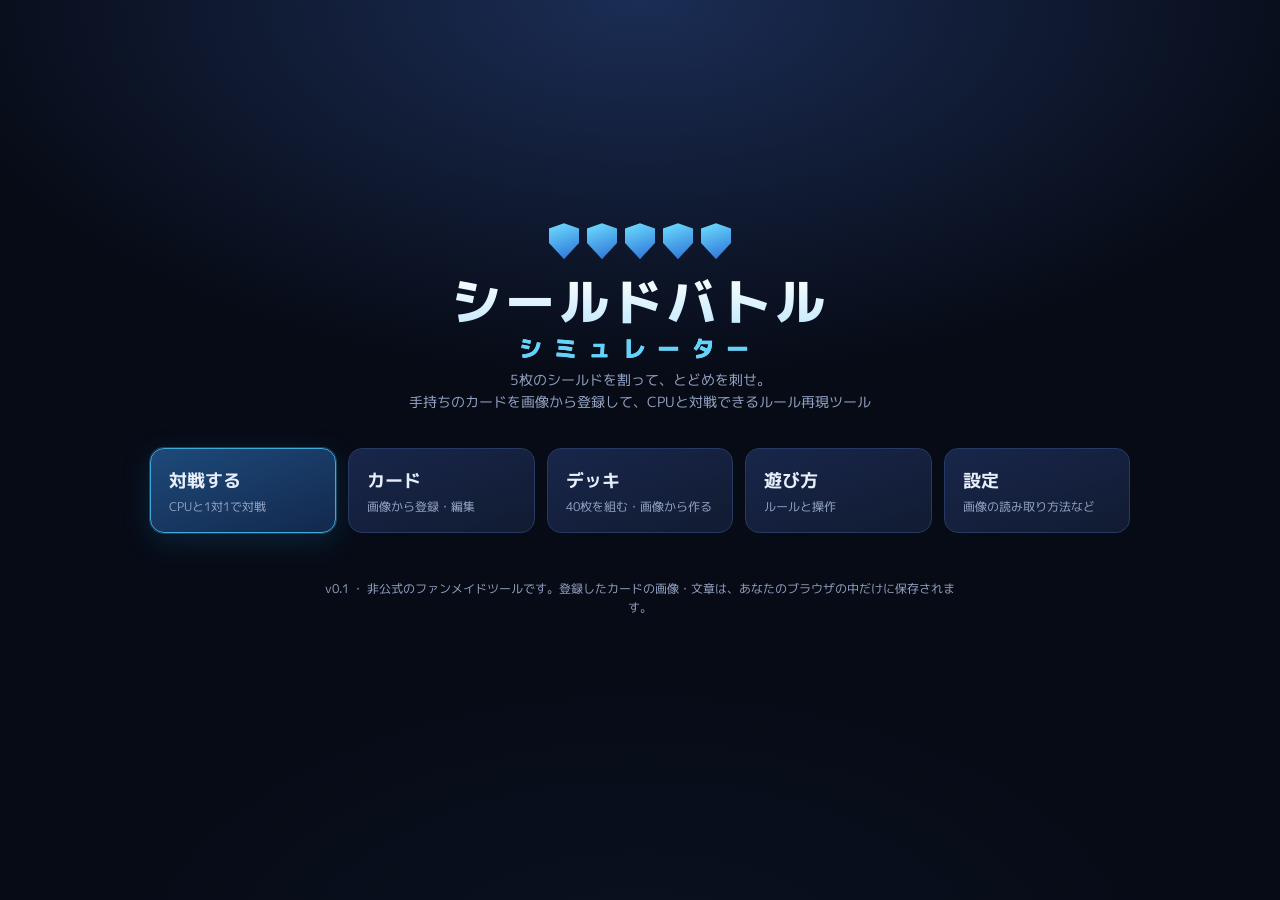
==== simulator/index.html @ f25a594d "デュエル・マスターズのルールを再現する対戦シミュレーターを追加（simulator/ v0.1） - ルール処理：ゾーン・ターン進行・文明とコストの支払い・多色マナ・召喚酔い・攻撃・ブロック・バトル・" ====
<!DOCTYPE html>
<html lang="ja">
<head>
  <meta charset="UTF-8">
  <meta name="viewport" content="width=device-width, initial-scale=1">
  <title>シールドバトル・シミュレーター</title>
  <link rel="preconnect" href="https://fonts.googleapis.com">
  <link rel="preconnect" href="https://fonts.gstatic.com" crossorigin>
  <link rel="stylesheet" href="https://fonts.googleapis.com/css2?family=M+PLUS+1p:wght@400;500;700;800&display=swap">
  <link rel="stylesheet" href="css/sim.css">
</head>
<body data-screen="home">

<!-- ===== メニュー ===== -->
<section id="screen-home" class="screen page">
  <div class="home">
    <div class="home-logo">
      <div class="logo-shields"><i></i><i></i><i></i><i></i><i></i></div>
      <h1>シールドバトル<span>シミュレーター</span></h1>
      <p class="tagline">5枚のシールドを割って、とどめを刺せ。<br>手持ちのカードを画像から登録して、CPUと対戦できるルール再現ツール</p>
    </div>
    <nav class="home-menu">
      <button class="menu-card primary" data-go="setup"><b>対戦する</b><small>CPUと1対1で対戦</small></button>
      <button class="menu-card" data-go="library"><b>カード</b><small>画像から登録・編集</small></button>
      <button class="menu-card" data-go="decks"><b>デッキ</b><small>40枚を組む・画像から作る</small></button>
      <button class="menu-card" data-go="help"><b>遊び方</b><small>ルールと操作</small></button>
      <button class="menu-card" data-go="settings"><b>設定</b><small>画像の読み取り方法など</small></button>
    </nav>
    <p class="home-foot">v0.1 ・ 非公式のファンメイドツールです。登録したカードの画像・文章は、あなたのブラウザの中だけに保存されます。</p>
  </div>
</section>

<!-- ===== カード一覧 ===== -->
<section id="screen-library" class="screen page">
  <header class="page-head">
    <button class="btn ghost" data-go="home">← メニュー</button>
    <h2>カード</h2>
    <span class="hint" id="lib-count"></span>
    <div class="spacer"></div>
    <button class="btn primary" id="lib-import">画像から登録</button>
    <button class="btn" id="lib-new">手で入力して登録</button>
    <button class="btn ghost" id="lib-export" title="登録したカードとデッキをファイルに保存">書き出し</button>
    <button class="btn ghost" id="lib-load" title="書き出したファイルを読み込む">読み込み</button>
  </header>
  <div class="filters">
    <input id="lib-q" type="search" placeholder="名前・文章・種族で探す" aria-label="検索">
    <select id="lib-civ" aria-label="文明"></select>
    <select id="lib-type" aria-label="種類"></select>
    <label class="chk"><input type="checkbox" id="lib-ng"> 対戦で動かない文があるカードだけ</label>
  </div>
  <p class="hint pad-x">「画像から登録」では、カード1枚の画像でも、何枚も写った画像でも読み取れます。読み取った後に1枚ずつ確認・修正してから登録します。</p>
  <div class="lib-grid" id="lib-grid"></div>
</section>

<!-- ===== デッキ ===== -->
<section id="screen-decks" class="screen page">
  <header class="page-head">
    <button class="btn ghost" data-go="home">← メニュー</button>
    <h2>デッキ</h2>
    <div class="spacer"></div>
    <button class="btn primary" id="deck-from-image">画像から作る</button>
    <button class="btn" id="deck-from-text">文字から作る</button>
    <button class="btn" id="deck-new">新しいデッキ</button>
  </header>
  <div class="deck-layout">
    <aside class="deck-side">
      <div class="deck-list" id="deck-list"></div>
      <div class="deck-side-btns"><button class="btn small" id="deck-copy">コピー</button><button class="btn small danger" id="deck-del">削除</button></div>
    </aside>
    <div class="deck-pool-wrap">
      <div class="filters"><input id="deck-q" type="search" placeholder="カードを探す" aria-label="カードを探す"><select id="deck-civ" aria-label="文明"></select>
        <span class="hint">クリックで追加・右クリックで1枚減らす</span></div>
      <div class="deck-pool" id="deck-pool"></div>
    </div>
    <div class="deck-body" id="deck-body"></div>
  </div>
</section>

<!-- ===== 対戦の準備 ===== -->
<section id="screen-setup" class="screen page">
  <header class="page-head"><button class="btn ghost" data-go="home">← メニュー</button><h2>対戦の準備</h2></header>
  <div class="setup">
    <label class="f">あなたのデッキ<select id="setup-my"></select></label>
    <label class="f">CPUのデッキ<select id="setup-cpu"></select></label>
    <div class="f-row">
      <label class="f">先攻・後攻<select id="setup-first"><option value="random">ランダム</option><option value="me">あなたが先攻</option><option value="cpu">CPUが先攻</option></select></label>
      <label class="f">演出の速さ<select id="setup-speed"><option value="1.4">ゆっくり</option><option value="1" selected>ふつう</option><option value="0.5">はやい</option><option value="0.15">とてもはやい</option></select></label>
    </div>
    <p class="ng" id="setup-note"></p>
    <button class="btn primary big" id="setup-start">対戦開始</button>
  </div>
</section>

<!-- ===== 対戦 ===== -->
<section id="screen-battle" class="screen">
  <div class="bt">
    <aside class="bt-left">
      <div class="pinfo op" id="bt-opp-info"></div>
      <div class="bt-phase" id="bt-phase"></div>
      <div class="pinfo me" id="bt-my-info"></div>
      <div class="bt-left-btns">
        <select id="bt-speed" aria-label="演出の速さ"><option value="1.4">ゆっくり</option><option value="1">ふつう</option><option value="0.5">はやい</option><option value="0.15">とてもはやい</option></select>
        <button class="btn small danger" id="bt-quit">降参</button>
      </div>
    </aside>
    <main class="bt-board">
      <div class="row hand opp" id="bt-opp-hand"></div>
      <div class="row res opp">
        <div class="zone-box shields" id="bt-opp-shields"><div class="zone-title">シールド</div><div class="zone-cards"></div></div>
        <div class="zone-box mana" id="bt-opp-mana"><div class="zone-title">マナ</div><div class="zone-cards"></div></div>
      </div>
      <div class="battlezone opp" id="bt-opp-battle"></div>
      <div class="bt-mid"><div class="bt-prompt" id="bt-prompt"></div><div class="bt-buttons" id="bt-buttons"></div></div>
      <div class="battlezone me" id="bt-my-battle"></div>
      <div class="row res me">
        <div class="zone-box shields" id="bt-my-shields"><div class="zone-title">シールド</div><div class="zone-cards"></div></div>
        <div class="zone-box mana" id="bt-my-mana"><div class="zone-title">マナ</div><div class="zone-cards"></div></div>
      </div>
      <div class="row hand me" id="bt-my-hand"></div>
      <div class="bt-flash" id="bt-flash"></div>
      <div class="bt-casting" id="bt-casting"></div>
    </main>
    <aside class="bt-right">
      <div class="detail" id="bt-detail"></div>
      <div class="bt-log" id="bt-log" aria-live="polite"></div>
    </aside>
  </div>
</section>

<!-- ===== 設定 ===== -->
<section id="screen-settings" class="screen page">
  <header class="page-head"><button class="btn ghost" data-go="home">← メニュー</button><h2>設定</h2></header>
  <div class="settings">
    <h3>画像の読み取り方法</h3>
    <label class="radio"><input type="radio" name="reader" value="claude">
      <span><b>Claude（おすすめ・高精度）</b><br>Anthropic の AI に画像を送って読み取ります。日本語の小さな文字や、1枚に何枚も写った画像も読めます。自分の API キーが必要で、読み取りごとに少額の料金がかかります。</span></label>
    <label class="radio"><input type="radio" name="reader" value="ocr">
      <span><b>文字認識（OCR・無料）</b><br>ブラウザの中で文字を認識します（Tesseract.js）。キーは不要ですが、読み間違いが多いので、読み取った後に必ず手で直してください。初回は認識用のデータ（十数MB）を読み込みます。</span></label>

    <h3>Claude の API キー</h3>
    <p class="hint">キーは <a href="https://platform.claude.com/settings/keys" target="_blank" rel="noopener">Claude Console</a> で作れます。キーはこのブラウザの中（localStorage）にだけ保存され、画像と一緒に Anthropic の API にだけ送られます。共用のパソコンでは使い終わったら消してください。</p>
    <div class="key-row">
      <input id="set-key" type="password" autocomplete="off" spellcheck="false" placeholder="sk-ant-...">
      <button class="btn small" id="set-show">表示</button>
      <button class="btn small" id="set-test">接続を確認</button>
      <button class="btn small danger" id="set-clear">消す</button>
    </div>
    <p id="set-test-result" class="hint"></p>
    <label class="f">使うモデル<select id="set-model">
      <option value="claude-opus-5-5">Claude Opus 5.5（最も正確）</option>
      <option value="claude-sonnet-5-5">Claude Sonnet 5.5（速くて安い）</option>
    </select></label>

    <h3>対戦</h3>
    <label class="f">CPUが考える時間（ミリ秒）<input id="set-wait" type="number" min="0" max="3000" step="50"></label>

    <h3>保存について</h3>
    <p class="hint" id="set-storage"></p>
  </div>
</section>

<!-- ===== 遊び方 ===== -->
<section id="screen-help" class="screen page">
  <header class="page-head"><button class="btn ghost" data-go="home">← メニュー</button><h2>遊び方</h2></header>
  <article class="help">
    <h3>使い方の流れ</h3>
    <ol>
      <li><b>カードを登録</b>：「カード」→「画像から登録」で、カードの画像を選びます。読み取った名前・文明・コスト・パワー・能力の文章を確認して登録します。</li>
      <li><b>デッキを作る</b>：「デッキ」で40枚を選ぶか、「画像から作る」でデッキリストの画像を読み取ります（先に、デッキに入るカードを登録しておく必要があります）。</li>
      <li><b>対戦する</b>：「対戦する」でデッキを選んで開始。登録前でも、見本のデッキで遊べます。</li>
    </ol>

    <h3>勝ち方</h3>
    <p>相手のシールド（最初は5枚）をすべてブレイクした後、さらにクリーチャーで相手プレイヤーを攻撃して通れば（ダイレクトアタック）勝ちです。また、山札が0枚になったプレイヤーは負けになります。</p>

    <h3>ターンの流れ</h3>
    <ol>
      <li><b>ターン開始</b>：自分のバトルゾーンとマナゾーンのカードがすべてアンタップ（縦向き）に戻ります。</li>
      <li><b>ドロー</b>：山札から1枚引きます（先攻の最初のターンは引きません）。</li>
      <li><b>マナチャージ</b>：手札から1枚まで、マナゾーンに置けます。2つ以上の文明を持つ多色カードは、タップした状態で置かれます。</li>
      <li><b>メイン</b>：マナをタップしてクリーチャーを召喚したり、呪文を唱えたりします。コストと同じ枚数のマナが必要で、その中にカードの文明がすべて含まれていなければいけません。</li>
      <li><b>攻撃</b>：クリーチャーをタップして、相手プレイヤーか、相手のタップしているクリーチャーを攻撃します。出たばかりのクリーチャーは、そのターンは攻撃できません（召喚酔い）。</li>
      <li><b>ターン終了</b>：「このターン」の効果が終わります。</li>
    </ol>

    <h3>攻撃とバトル</h3>
    <ul>
      <li>攻撃されたプレイヤーは、アンタップしている<b>ブロッカー</b>で攻撃を止められます（ブロックしたクリーチャーとバトル）。</li>
      <li><b>バトル</b>：パワーの大きい方が勝ち、負けた方は破壊されます。同じパワーなら両方破壊されます。</li>
      <li>プレイヤーへの攻撃が通ると、シールドを1枚（W・ブレイカーは2枚、T・ブレイカーは3枚）ブレイクし、その持ち主の手札に加わります。</li>
      <li>ブレイクされたカードに<b>S・トリガー</b>があれば、コストを払わずにすぐ使えます。</li>
    </ul>

    <h3>対戦画面の操作</h3>
    <ul>
      <li>光っているカードが、今クリックできるカードです。画面の中央に「今何をするか」が表示されます。</li>
      <li>攻撃は「攻撃するクリーチャー」→「攻撃先（相手のシールド／タップしているクリーチャー）」の順にクリックします。</li>
      <li>マナの支払いは自動です（必要な文明をそろえ、多色カードはなるべく残すように選びます）。</li>
      <li>Enterキーで、光っているボタン（攻撃へ進む・ターン終了など）を押せます。墓地の枚数をクリックすると中身を見られます。</li>
    </ul>

    <h3>対応している能力</h3>
    <p>カードの文章は、決まった言い回しを読んで効果に変えています。読めなかった文はカード編集画面に赤く表示され、対戦では動きません（その場合は意味を変えない範囲で言い回しを書き換えてください）。対応している主なもの：</p>
    <ul id="help-examples"></ul>
    <p class="hint">まだ対応していないもの（今後の課題）：ツインパクト、超次元・GR、コスト軽減、置換効果（〜する代わりに）、相手のターン中の誘発、細かい裁定（効果の解決順の選択など）。</p>
  </article>
</section>

<div id="modals"></div>
<div id="toasts"></div>

<script src="js/data.js"></script>
<script src="js/textparser.js"></script>
<script src="js/engine.js"></script>
<script src="js/ai.js"></script>
<script src="js/sample-cards.js"></script>
<script src="js/storage.js"></script>
<script src="js/reader.js"></script>
<script src="js/ui.js"></script>
<script src="js/library-ui.js"></script>
<script src="js/deck-ui.js"></script>
<script src="js/battle-ui.js"></script>
<script src="js/main.js"></script>
<script>
  // 遊び方に、対応している言い回しの例を並べる
  document.getElementById('help-examples').innerHTML = TextParser.EXAMPLES.map((e) => '<li>' + UI.esc(e) + '</li>').join('');
</script>
</body>
</html>
---- simulator/css/sim.css ----
/* ═══════════════════════════════════════════════════════════════
   シールドバトル・シミュレーター — 見た目
   テーマ：夜の対戦テーブル。深い藍色の卓に、文明の色のカードが映える。
   色は :root の変数にまとめています。
   ═══════════════════════════════════════════════════════════════ */
:root {
  --bg0: #070b16; --bg1: #0d1527; --bg2: #13203a; --panel: #111b31; --panel2: #18264a; --line: #263a63;
  --text: #e8eefc; --muted: #93a3c4; --accent: #5fd4ff; --accent2: #ffd166; --me: #5fd4ff; --op: #ff7a6b;
  --good: #6ee7a0; --bad: #ff6b6b; --sel: #59f3ff; --pick: #ffd166;
  --font: 'M PLUS 1p', 'Hiragino Kaku Gothic ProN', 'Yu Gothic', 'Meiryo', sans-serif;
  color-scheme: dark;
}
* { box-sizing: border-box; }
html, body { margin: 0; min-height: 100%; }
body {
  font-family: var(--font); color: var(--text); background: var(--bg0); font-size: 14px; line-height: 1.6;
  background-image: radial-gradient(ellipse 80% 60% at 50% 0%, #1b2d55 0%, transparent 70%), radial-gradient(ellipse 60% 50% at 50% 110%, #12305033 0%, transparent 70%);
  background-attachment: fixed;
}
a { color: var(--accent); }
button, input, select, textarea { font-family: inherit; font-size: inherit; color: inherit; }
.hint { color: var(--muted); font-size: 12.5px; }
.ok { color: var(--good); } .ng { color: var(--bad); }
.tag { font-style: normal; font-size: 10px; background: #2b3f6b; color: var(--muted); border-radius: 3px; padding: 0 4px; margin-right: 4px; }
.screen { display: none; }
.screen.active { display: block; animation: fadeIn .2s ease-out; }
@keyframes fadeIn { from { opacity: 0; } }

/* ── ボタン・入力欄 ── */
.btn {
  border: 1px solid var(--line); background: linear-gradient(180deg, #1c2b50, #142040); border-radius: 8px; padding: 7px 16px; cursor: pointer;
  transition: filter .12s, transform .06s, border-color .12s; white-space: nowrap;
}
.btn:hover:not(:disabled) { filter: brightness(1.25); border-color: #3d5a94; }
.btn:active:not(:disabled) { transform: translateY(1px); }
.btn:disabled { opacity: .4; cursor: default; }
.btn:focus-visible, .menu-card:focus-visible, .lib-item:focus-visible { outline: 2px solid var(--accent); outline-offset: 2px; }
.btn.primary { background: linear-gradient(180deg, #3fc4f0, #1f86c9); border-color: #7fe0ff; color: #04121f; font-weight: 700; }
.btn.danger { background: linear-gradient(180deg, #6a2433, #451621); border-color: #a1404f; }
.btn.ghost { background: transparent; border-color: transparent; color: var(--muted); }
.btn.ghost:hover { color: var(--text); }
.btn.small { padding: 4px 10px; font-size: 12.5px; }
.btn.tiny { padding: 0 7px; font-size: 13px; line-height: 20px; border-radius: 5px; }
.btn.big { padding: 12px 34px; font-size: 17px; }
input, select, textarea { background: #0b1324; border: 1px solid var(--line); border-radius: 6px; padding: 6px 9px; }
input:focus, select:focus, textarea:focus { outline: none; border-color: var(--accent); box-shadow: 0 0 0 3px #5fd4ff22; }
textarea { resize: vertical; line-height: 1.6; }
.f { display: flex; flex-direction: column; gap: 4px; font-size: 12.5px; color: var(--muted); margin-bottom: 10px; }
.f input, .f select, .f textarea { color: var(--text); font-size: 14px; }
.f.small { max-width: 110px; }
.f-row { display: flex; gap: 12px; flex-wrap: wrap; }
.f-row .f { flex: 1; min-width: 100px; }
.chk { display: inline-flex; align-items: center; gap: 6px; color: var(--muted); font-size: 13px; }

/* ── 普通のページ（カード・デッキ・設定・遊び方） ── */
.page { max-width: 1280px; margin: 0 auto; padding: 16px 20px 60px; }
.page-head { display: flex; align-items: center; gap: 10px; flex-wrap: wrap; margin-bottom: 12px; }
.page-head h2 { margin: 0 8px 0 0; font-size: 22px; letter-spacing: .06em; }
.spacer { flex: 1; }
.filters { display: flex; gap: 8px; align-items: center; flex-wrap: wrap; margin-bottom: 10px; }
.filters input[type=search] { min-width: 220px; }
.pad-x { margin: 0 0 12px; }
.empty { color: var(--muted); padding: 40px; text-align: center; }

/* ── メニュー ── */
.home { min-height: calc(100vh - 80px); display: flex; flex-direction: column; align-items: center; justify-content: center; gap: 34px; text-align: center; }
.home-logo h1 { margin: 12px 0 6px; font-size: clamp(30px, 5vw, 50px); font-weight: 800; letter-spacing: .08em; line-height: 1.2;
  background: linear-gradient(180deg, #fff, #9fdcff); -webkit-background-clip: text; background-clip: text; color: transparent; }
.home-logo h1 span { display: block; font-size: .46em; letter-spacing: .5em; color: var(--accent); -webkit-text-fill-color: var(--accent); margin-top: 4px; }
.tagline { color: var(--muted); margin: 0; }
.logo-shields { display: flex; justify-content: center; gap: 8px; }
.logo-shields i { width: 30px; height: 36px; background: linear-gradient(160deg, #6fe0ff, #2a6fd6); clip-path: polygon(50% 0, 100% 15%, 100% 55%, 50% 100%, 0 55%, 0 15%);
  animation: shieldGlow 3s ease-in-out infinite; box-shadow: 0 0 20px #5fd4ff; }
.logo-shields i:nth-child(2) { animation-delay: .2s; } .logo-shields i:nth-child(3) { animation-delay: .4s; } .logo-shields i:nth-child(4) { animation-delay: .6s; } .logo-shields i:nth-child(5) { animation-delay: .8s; }
@keyframes shieldGlow { 0%, 100% { filter: brightness(.8); transform: translateY(0); } 50% { filter: brightness(1.3); transform: translateY(-4px); } }
.home-menu { display: grid; grid-template-columns: repeat(auto-fit, minmax(180px, 1fr)); gap: 12px; width: min(980px, 100%); }
.menu-card { text-align: left; background: linear-gradient(160deg, var(--panel2), var(--panel)); border: 1px solid var(--line); border-radius: 14px; padding: 18px 18px 16px; cursor: pointer;
  display: flex; flex-direction: column; gap: 4px; transition: transform .15s, border-color .15s, box-shadow .15s; }
.menu-card:hover { transform: translateY(-3px); border-color: #4a6db0; box-shadow: 0 10px 30px #0008; }
.menu-card b { font-size: 18px; }
.menu-card small { color: var(--muted); }
.menu-card.primary { border-color: #3fa9d9; background: linear-gradient(160deg, #1d4a7a, #13284d); box-shadow: 0 0 0 1px #3fa9d955, 0 8px 30px #1f86c933; }
.home-foot { color: var(--muted); font-size: 12px; max-width: 640px; }

/* ═════════ カード ═════════
 * 幅は --cw で決まり、文字の大きさはカードの幅に合わせて変わる（cqw = カードの幅の1%） */
.card {
  --cw: 86px; width: var(--cw); aspect-ratio: 63 / 88; border-radius: calc(var(--cw) * .07); position: relative; flex: none; container-type: inline-size;
  background: var(--civ, #9aa0a6); padding: calc(var(--cw) * .035); box-shadow: 0 2px 6px #0009; user-select: none; transition: transform .25s ease, box-shadow .15s, opacity .2s, filter .2s;
}
.card .cf { height: 100%; border-radius: 5cqw; background: linear-gradient(180deg, #101a30ee, #0b1222f2); display: flex; flex-direction: column; padding: 4cqw; overflow: hidden; }
.cf-top { display: flex; gap: 3cqw; align-items: flex-start; }
.cf .cost { flex: none; width: 22cqw; height: 22cqw; border-radius: 50%; background: var(--civ); color: #08101f; font-weight: 800; font-size: 14cqw; display: grid; place-items: center; box-shadow: 0 0 0 1.5cqw #0008; }
.cf .nm { font-size: 10.5cqw; font-weight: 700; line-height: 1.2; overflow: hidden; display: -webkit-box; -webkit-line-clamp: 3; -webkit-box-orient: vertical; }
.cf-type { font-size: 8cqw; color: var(--muted); margin-top: 3cqw; line-height: 1.25; overflow: hidden; display: -webkit-box; -webkit-line-clamp: 2; -webkit-box-orient: vertical; }
.cf-kw { display: flex; flex-wrap: wrap; gap: 2cqw; margin-top: auto; }
.cf-kw span { font-size: 7.5cqw; background: #ffffff1a; border-radius: 2cqw; padding: 0 2.5cqw; line-height: 1.6; }
.cf .pw { margin-top: 3cqw; font-weight: 800; font-size: 15cqw; text-align: right; letter-spacing: .02em; }
.cf .pw.spell { font-size: 10cqw; color: var(--accent2); }
.pw.up, b.up { color: var(--good); } .pw.down, b.down { color: var(--bad); }
.card.has-img { padding: 0; background: #000; overflow: hidden; }
.card.has-img img { width: 100%; height: 100%; object-fit: cover; display: block; }
.pw-badge { position: absolute; right: 3cqw; bottom: 3cqw; font-weight: 800; font-size: 14cqw; background: #000c; padding: 0 4cqw; border-radius: 4cqw; }
.pw-badge.up { color: var(--good); } .pw-badge.down { color: var(--bad); }
.under-badge { position: absolute; left: -4px; top: -6px; background: var(--accent2); color: #221500; font-weight: 800; font-size: 11px; border-radius: 9px; padding: 0 6px; box-shadow: 0 1px 3px #000; }
.card.back { background: linear-gradient(145deg, #23407a, #0f1d3d); padding: calc(var(--cw) * .05); }
.card .back-face { height: 100%; border-radius: 5cqw; border: 1.5px solid #6fb4ff66;
  background: radial-gradient(circle at 50% 50%, #5fd4ff55 0 18%, transparent 19%), repeating-linear-gradient(45deg, #ffffff08 0 4px, transparent 4px 9px), linear-gradient(160deg, #1a3466, #0c1730); }
/* 小さいカード（マナ・シールド）：コストと文明の色だけ見せる */
.card.small { --cw: 44px; }
.card.small .cf { padding: 6cqw; }
.card.small .cf .cost { width: 46cqw; height: 46cqw; font-size: 28cqw; }
.card.small .cf .nm, .card.small .cf-type, .card.small .cf-kw, .card.small .cf .pw { display: none; }
.civdot { display: inline-block; width: 10px; height: 10px; border-radius: 50%; margin-right: 2px; vertical-align: -1px; box-shadow: 0 0 0 1px #0008; }

/* 拡大表示 */
.detail { display: flex; gap: 14px; align-items: flex-start; }
.detail-card .card { --cw: 170px; }
.detail-info h3 { margin: 0 0 4px; font-size: 17px; }
.detail-info .meta { margin: 0 0 6px; color: var(--muted); font-size: 12.5px; }
.ab-list { margin: 6px 0; padding-left: 18px; font-size: 13px; }
.ab-list li { margin-bottom: 3px; }
.ab-list.ng li { color: #ffb0b0; list-style: none; margin-left: -18px; }

/* ═════════ カード一覧 ═════════ */
.lib-grid { display: grid; grid-template-columns: repeat(auto-fill, minmax(118px, 1fr)); gap: 14px; }
.lib-item { background: none; border: 0; padding: 6px; border-radius: 10px; cursor: pointer; display: flex; flex-direction: column; align-items: center; gap: 6px; transition: background .15s; }
.lib-item:hover { background: #ffffff0d; }
.lib-item .card { --cw: 106px; }
.lib-item:hover .card { transform: translateY(-3px); }
.lib-name { font-size: 12px; text-align: center; line-height: 1.35; color: var(--text); }
.lib-name .ng { margin-right: 3px; }

/* カード編集 */
.editor { display: grid; grid-template-columns: 250px 1fr; gap: 20px; }
.ed-img { width: 250px; min-height: 200px; border-radius: 10px; background: #0b1324; border: 1px dashed var(--line); display: grid; place-items: center; overflow: hidden; }
.ed-img img { width: 100%; display: block; }
.ed-img-btns { display: flex; flex-wrap: wrap; gap: 6px; margin-top: 8px; }
.civ-checks { display: flex; gap: 6px; flex-wrap: wrap; }
.civ-check { cursor: pointer; }
.civ-check input { position: absolute; opacity: 0; pointer-events: none; }
.civ-check span { display: inline-block; padding: 3px 12px; border-radius: 99px; border: 1px solid var(--c); color: var(--text); font-size: 13px; transition: background .12s; }
.civ-check input:checked + span { background: var(--c); color: #0a0f1c; font-weight: 700; }
.civ-check input:focus-visible + span { outline: 2px solid var(--accent); outline-offset: 2px; }
.ed-parse { background: #0b1324; border: 1px solid var(--line); border-radius: 8px; padding: 8px 12px; margin-bottom: 8px; }
.ed-parse h4 { margin: 2px 0; font-size: 12.5px; color: var(--good); }
.ed-parse h4.ng { color: var(--bad); }
.ed-help summary { cursor: pointer; color: var(--accent); font-size: 13px; }
.ed-help ul { font-size: 12.5px; color: var(--muted); padding-left: 18px; }
.ed-btns { display: flex; gap: 8px; justify-content: flex-end; align-items: center; margin-top: 14px; border-top: 1px solid var(--line); padding-top: 12px; }
.ed-btns .queue { margin-right: auto; color: var(--accent2); font-weight: 700; }

/* ═════════ デッキ ═════════ */
.deck-layout { display: grid; grid-template-columns: 220px 1fr 330px; gap: 14px; align-items: start; }
.deck-side, .deck-body, .deck-pool-wrap { background: var(--panel); border: 1px solid var(--line); border-radius: 12px; padding: 10px; }
.deck-list { display: flex; flex-direction: column; gap: 6px; max-height: 64vh; overflow: auto; }
.deck-item { text-align: left; background: #0d1629; border: 1px solid var(--line); border-radius: 8px; padding: 7px 10px; cursor: pointer; display: flex; flex-direction: column; }
.deck-item.on { border-color: var(--accent); background: #12305a; }
.deck-item b { font-size: 13.5px; } .deck-item small { color: var(--muted); font-size: 11.5px; }
.deck-side-btns { display: flex; gap: 6px; margin-top: 10px; }
.deck-pool { display: grid; grid-template-columns: repeat(auto-fill, minmax(84px, 1fr)); gap: 8px; max-height: 70vh; overflow: auto; padding: 4px; }
.pool-item { position: relative; background: none; border: 0; padding: 4px; border-radius: 8px; cursor: pointer; display: flex; flex-direction: column; align-items: center; gap: 3px; }
.pool-item:hover { background: #ffffff0d; }
.pool-item .card { --cw: 74px; }
.pool-item .card.small { --cw: 74px; }
.pool-item .card.small .cf .nm, .pool-item .card.small .cf .pw { display: block; }
.pool-item .card.small .cf .cost { width: 24cqw; height: 24cqw; font-size: 15cqw; }
.pool-item .cnt { position: absolute; top: 0; right: 2px; background: var(--accent2); color: #221500; font-weight: 800; border-radius: 10px; padding: 0 7px; font-size: 12px; }
.pool-name { font-size: 11px; line-height: 1.3; text-align: center; color: var(--muted); max-width: 84px; overflow: hidden; display: -webkit-box; -webkit-line-clamp: 2; -webkit-box-orient: vertical; }
.deck-head { display: flex; gap: 8px; align-items: center; }
.deck-head input { flex: 1; min-width: 0; font-size: 15px; font-weight: 700; }
.deck-total { font-weight: 800; font-size: 15px; white-space: nowrap; }
.errs { color: #ffb0b0; font-size: 12.5px; padding-left: 18px; margin: 8px 0; }
.deck-stats { display: flex; gap: 12px; align-items: flex-end; margin: 8px 0; }
.curve { display: flex; gap: 3px; height: 60px; align-items: flex-end; }
.curve div { width: 16px; height: 100%; display: flex; flex-direction: column; justify-content: flex-end; align-items: center; }
.curve i { display: block; width: 12px; background: linear-gradient(180deg, var(--accent), #1f6fb0); border-radius: 3px 3px 0 0; min-height: 2px; }
.curve span { font-size: 10px; color: var(--muted); }
.civmix { display: flex; flex-direction: column; gap: 2px; font-size: 12px; color: var(--muted); }
.deck-rows { list-style: none; padding: 0; margin: 6px 0 0; max-height: 46vh; overflow: auto; }
.deck-rows li { display: flex; align-items: center; gap: 6px; padding: 4px 6px; border-radius: 6px; cursor: pointer; font-size: 13px; }
.deck-rows li:hover { background: #ffffff0d; }
.deck-rows li.missing { color: var(--bad); }
.dr-cost { width: 20px; text-align: center; font-weight: 800; color: var(--accent2); }
.dr-name { flex: 1; overflow: hidden; text-overflow: ellipsis; white-space: nowrap; }
.dr-n { font-weight: 700; }
.imp-table { width: 100%; border-collapse: collapse; font-size: 13px; }
.imp-table th, .imp-table td { border-bottom: 1px solid var(--line); padding: 5px 6px; text-align: left; }
.imp-table input { width: 64px; }
.imp-table select { width: 100%; }
.imp-table tr.ng td:first-child { color: var(--bad); }

/* ═════════ 対戦の準備・設定・遊び方 ═════════ */
.setup, .settings, .help { max-width: 760px; background: var(--panel); border: 1px solid var(--line); border-radius: 14px; padding: 20px 24px; }
.setup .btn.big { margin-top: 10px; }
.settings h3, .help h3 { margin: 18px 0 8px; font-size: 16px; color: var(--accent); }
.settings h3:first-child, .help h3:first-child { margin-top: 0; }
.radio { display: flex; gap: 10px; align-items: flex-start; background: #0d1629; border: 1px solid var(--line); border-radius: 10px; padding: 10px 12px; margin-bottom: 8px; cursor: pointer; font-size: 13px; color: var(--muted); }
.radio b { color: var(--text); }
.radio input { margin-top: 5px; }
.key-row { display: flex; gap: 6px; flex-wrap: wrap; }
.key-row input { flex: 1; min-width: 240px; font-family: ui-monospace, Menlo, monospace; }
.help li { margin-bottom: 4px; }

/* ═════════ 対戦画面 ═════════ */
body[data-screen="battle"] { overflow: hidden; }
#screen-battle.active { display: block; }
.bt { height: 100vh; display: grid; grid-template-columns: 190px 1fr 290px; gap: 0; }
.bt-left { display: flex; flex-direction: column; justify-content: space-between; padding: 10px; gap: 10px; background: #0a1120cc; border-right: 1px solid var(--line); }
.pinfo { background: var(--panel); border: 1px solid var(--line); border-radius: 10px; padding: 8px 10px; }
.pinfo.op { border-top: 3px solid var(--op); } .pinfo.me { border-bottom: 3px solid var(--me); }
.pi-name { font-weight: 800; font-size: 15px; display: flex; align-items: center; gap: 6px; }
.turn-mark { font-style: normal; font-size: 10.5px; background: var(--accent2); color: #221500; border-radius: 4px; padding: 0 5px; }
.pi-stats { display: grid; grid-template-columns: 1fr 1fr; gap: 2px 8px; font-size: 12px; color: var(--muted); margin-top: 4px; }
.pi-stats b { color: var(--text); font-size: 14px; }
.pi-grave { background: none; border: 0; padding: 0; color: var(--muted); text-align: left; cursor: pointer; text-decoration: underline dotted; font-size: 12px; }
.bt-phase { text-align: center; display: flex; flex-direction: column; gap: 4px; }
.ph-turn { color: var(--muted); font-size: 12px; letter-spacing: .1em; }
.ph-name { font-weight: 800; font-size: 15px; padding: 6px; border-radius: 8px; background: #ffffff0a; }
.ph-name.me { color: var(--me); } .ph-name.op { color: var(--op); }
.bt-left-btns { display: flex; gap: 6px; }
.bt-left-btns select { flex: 1; font-size: 12px; padding: 3px; }

.bt-board {
  position: relative; display: grid; grid-template-rows: 52px 78px 1fr 58px 1fr 78px 148px; padding: 6px 14px; gap: 4px; min-width: 0;
  background: radial-gradient(ellipse 90% 60% at 50% 50%, #17305a 0%, #0c1830 60%, #08101f 100%);
}
.bt-board::before { content: ''; position: absolute; left: 4%; right: 4%; top: 50%; height: 1px; background: linear-gradient(90deg, transparent, #5fd4ff55, transparent); pointer-events: none; }
.row { display: flex; align-items: center; gap: 6px; min-height: 0; }
.row.hand.opp { justify-content: center; }
.row.hand.opp .card { --cw: 34px; margin-left: -14px; }
.row.hand.opp .card:first-child { margin-left: 0; }
.row.hand.me { justify-content: center; align-items: flex-end; padding-bottom: 4px; }
.row.hand.me .card { --cw: 92px; margin-left: -8px; cursor: default; }
.row.hand.me .card:first-child { margin-left: 0; }
.row.hand.me .card:hover { transform: translateY(-12px); z-index: 5; }
.row.res { gap: 14px; }
.zone-box { position: relative; display: flex; align-items: center; gap: 8px; height: 100%; background: #ffffff06; border: 1px solid #ffffff10; border-radius: 10px; padding: 4px 8px; min-width: 0; }
.zone-box.shields { flex: 0 0 auto; }
.zone-box.mana { flex: 1; }
.zone-title { writing-mode: horizontal-tb; font-size: 11px; color: var(--muted); white-space: nowrap; display: flex; gap: 4px; align-items: center; flex-direction: column; min-width: 54px; }
.zone-title b { color: var(--text); font-size: 15px; }
.zone-cards { display: flex; align-items: center; min-width: 0; overflow: hidden; padding: 2px 6px; }
.shields .zone-cards { gap: 5px; }
.mana .zone-cards .card { margin-left: -20px; }
.mana .zone-cards .card:first-child { margin-left: 0; }
.mana .zone-cards .card.tapped { transform: translateY(7px) rotate(-6deg); filter: brightness(.42) saturate(.5); }
.zone-empty { color: var(--muted); font-size: 12px; }
.battlezone { display: flex; align-items: center; justify-content: center; gap: 12px; min-height: 0; padding: 4px; flex-wrap: nowrap; overflow-x: auto; overflow-y: hidden; }
.battlezone .card { --cw: 84px; }
.battlezone .card.tapped { transform: rotate(90deg); margin: 0 18px; }
.battlezone .card.sick::after { content: '召喚酔い'; position: absolute; left: 50%; top: -8px; transform: translateX(-50%); font-size: 10px; background: #2a3a5f; color: var(--muted); padding: 0 6px; border-radius: 6px; white-space: nowrap; }
.battlezone .card.protected { box-shadow: 0 0 0 2px #b693ff, 0 0 16px #b693ff99; }
.bt-mid { display: flex; align-items: center; justify-content: center; gap: 14px; z-index: 2; }
.bt-prompt { font-size: 14px; font-weight: 700; text-align: center; background: #0a1326e6; border: 1px solid var(--line); padding: 7px 14px; border-radius: 99px; max-width: 70%; box-shadow: 0 4px 16px #0008; }
.bt-prompt:empty { display: none; }
.bt-buttons { display: flex; gap: 8px; }

/* 選べるカード・選んだカード */
.card.sel { cursor: pointer; box-shadow: 0 0 0 2px var(--sel), 0 0 16px #59f3ffaa; animation: selPulse 1.4s ease-in-out infinite; }
.card.sel:hover { filter: brightness(1.15); }
@keyframes selPulse { 50% { box-shadow: 0 0 0 2px var(--sel), 0 0 26px #59f3ffdd; } }
.card.picked { box-shadow: 0 0 0 3px var(--pick), 0 0 22px #ffd166cc !important; animation: none; }
.battlezone .card.picked:not(.tapped) { transform: translateY(-8px); }
.row.hand.me .card.dim { filter: brightness(.55) saturate(.6); }
.zone-box.sel-target { border-color: var(--op); box-shadow: 0 0 0 2px var(--op), 0 0 20px #ff7a6b88; cursor: pointer; animation: selPulse 1.4s ease-in-out infinite; }

/* 演出 */
.fx-in { animation: fxIn .5s cubic-bezier(.2, 1.4, .4, 1); }
@keyframes fxIn { from { transform: scale(.4) translateY(30px); opacity: 0; filter: brightness(2.5); } }
.fx-attack { animation: fxAttack .55s ease-out; z-index: 6; }
@keyframes fxAttack { 40% { translate: 0 -22px; box-shadow: 0 0 0 3px var(--op), 0 0 30px var(--op); } }
.battlezone.opp .fx-attack { animation-name: fxAttackDown; }
@keyframes fxAttackDown { 40% { translate: 0 22px; box-shadow: 0 0 0 3px var(--op), 0 0 30px var(--op); } }
.fx-target { animation: fxTarget .6s ease-out; }
@keyframes fxTarget { 30%, 70% { box-shadow: 0 0 0 3px var(--op), 0 0 30px var(--op); } }
.fx-clash { animation: fxClash .5s ease-in-out; }
@keyframes fxClash { 20% { translate: -5px 0; } 40% { translate: 5px 0; } 60% { translate: -4px 0; } 80% { translate: 3px 0; } }
.fx-destroy { animation: fxDestroy .45s ease-in forwards; }
@keyframes fxDestroy { to { opacity: 0; filter: grayscale(1) brightness(2); scale: .7; } }
.fx-trigger { animation: fxTrigger .5s ease-out; }
@keyframes fxTrigger { 40% { box-shadow: 0 0 0 3px var(--accent2), 0 0 30px var(--accent2); filter: brightness(1.4); } }
.fx-block { animation: fxBlock .45s ease-out; }
@keyframes fxBlock { 40% { box-shadow: 0 0 0 3px var(--me), 0 0 30px var(--me); } }
.bt-flash { position: absolute; left: 50%; top: 50%; transform: translate(-50%, -50%) scale(.8); font-size: 40px; font-weight: 800; letter-spacing: .1em; pointer-events: none; opacity: 0; z-index: 20;
  text-shadow: 0 0 20px #000, 0 2px 0 #000; white-space: nowrap; }
.bt-flash.show { animation: flashIn .9s ease-out forwards; }
.bt-flash.me { color: var(--me); } .bt-flash.op { color: var(--op); } .bt-flash.break { color: #fff; text-shadow: 0 0 24px var(--op), 0 0 4px #000; } .bt-flash.trigger { color: var(--accent2); }
@keyframes flashIn { 0% { opacity: 0; transform: translate(-50%, -50%) scale(1.6); } 20% { opacity: 1; transform: translate(-50%, -50%) scale(1); } 75% { opacity: 1; } 100% { opacity: 0; transform: translate(-50%, -50%) scale(.95); } }
.bt-casting { position: absolute; right: 20px; top: 50%; transform: translateY(-50%); pointer-events: none; opacity: 0; transition: opacity .2s; z-index: 15; text-align: center; }
.bt-casting.show { opacity: 1; animation: castIn .35s ease-out; }
.bt-casting .card { --cw: 150px; box-shadow: 0 0 0 2px var(--accent2), 0 0 40px #ffd16677; }
.casting-label { font-weight: 800; color: var(--accent2); margin-bottom: 6px; text-shadow: 0 2px 6px #000; }
@keyframes castIn { from { transform: translateY(-50%) scale(.6); opacity: 0; } }

.bt-right { display: flex; flex-direction: column; border-left: 1px solid var(--line); background: #0a1120cc; min-height: 0; }
.bt-right .detail { flex-direction: column; padding: 10px; border-bottom: 1px solid var(--line); min-height: 250px; max-height: 58%; overflow: auto; }
.bt-right .detail-card .card { --cw: 130px; }
.bt-log { flex: 1; overflow-y: auto; padding: 8px 10px; font-size: 12px; line-height: 1.5; }
.log-line { padding: 1px 0; color: var(--muted); }
.log-line.me { color: #b6e9ff; } .log-line.op { color: #ffc4bc; }
.log-line.turn { color: var(--text); font-weight: 700; margin-top: 6px; }

/* ═════════ ダイアログ・お知らせ ═════════ */
.modal-wrap { position: fixed; inset: 0; background: #02050ccc; display: grid; place-items: center; z-index: 100; padding: 16px; animation: fadeIn .15s; }
.modal { background: linear-gradient(180deg, var(--panel2), var(--panel)); border: 1px solid #34508a; border-radius: 14px; padding: 18px 20px; width: min(460px, 100%); max-height: 92vh; overflow: auto; box-shadow: 0 20px 60px #000c; }
.modal.wide { width: min(900px, 100%); }
.modal-title { margin: 0 0 10px; font-size: 18px; }
.modal-btns { display: flex; gap: 8px; justify-content: flex-end; margin-top: 14px; flex-wrap: wrap; }
.modal-btns:empty { display: none; }
.result { font-size: 18px; font-weight: 700; } .result.win { color: var(--good); } .result.lose { color: var(--bad); }
.picker { display: flex; flex-wrap: wrap; gap: 10px; max-height: 60vh; overflow: auto; padding: 4px; }
.pick { background: none; border: 2px solid transparent; border-radius: 10px; padding: 4px; cursor: pointer; display: flex; flex-direction: column; align-items: center; gap: 4px; width: 104px; }
.pick span { font-size: 11px; text-align: center; line-height: 1.3; }
.pick .card { --cw: 92px; }
button.pick:hover { background: #ffffff0d; }
.pick.on { border-color: var(--pick); background: #ffd16614; }
#toasts { position: fixed; left: 50%; bottom: 22px; transform: translateX(-50%); display: flex; flex-direction: column; gap: 6px; align-items: center; z-index: 200; pointer-events: none; }
.toast { background: #15223f; border: 1px solid #34508a; border-radius: 10px; padding: 8px 16px; box-shadow: 0 8px 24px #000a; animation: toastIn .2s ease-out; transition: opacity .4s, transform .4s; max-width: 90vw; }
.toast.good { border-color: var(--good); } .toast.bad { border-color: var(--bad); }
.toast.out { opacity: 0; transform: translateY(8px); }
@keyframes toastIn { from { opacity: 0; transform: translateY(10px); } }
.progress-pop { position: fixed; left: 50%; top: 40%; transform: translate(-50%, -50%); background: #15223f; border: 1px solid var(--accent); border-radius: 12px; padding: 16px 26px; z-index: 150; box-shadow: 0 10px 40px #000c; font-weight: 700; }
.progress-pop::before { content: ''; display: inline-block; width: 14px; height: 14px; border: 2px solid var(--accent); border-top-color: transparent; border-radius: 50%; margin-right: 10px; vertical-align: -2px; animation: spin .8s linear infinite; }
@keyframes spin { to { transform: rotate(360deg); } }

/* ═════════ 狭い画面 ═════════ */
@media (max-width: 1180px) {
  .bt { grid-template-columns: 170px 1fr; }
  .bt-right { display: none; }
  .deck-layout { grid-template-columns: 1fr; }
}
@media (max-width: 760px) {
  .page { padding: 12px 16px 60px; }
  .editor { grid-template-columns: 1fr; }
  .ed-img { width: 100%; }
  .bt { grid-template-columns: 1fr; grid-template-rows: auto 1fr; }
  .bt-left { flex-direction: row; flex-wrap: wrap; border-right: 0; border-bottom: 1px solid var(--line); padding: 6px; }
  .bt-left .pinfo { flex: 1; min-width: 140px; padding: 4px 8px; }
  .bt-board { grid-template-rows: 30px 64px 1fr 54px 1fr 64px 120px; padding: 4px 6px; }
  .battlezone .card { --cw: 58px; }
  .row.hand.me .card { --cw: 66px; }
  .bt-prompt { font-size: 12px; max-width: 100%; }
  .bt-mid { flex-direction: column; gap: 4px; }
  .detail { flex-direction: column; }
}
@media (prefers-reduced-motion: reduce) {
  *, *::before, *::after { animation-duration: .01ms !important; transition-duration: .01ms !important; }
}
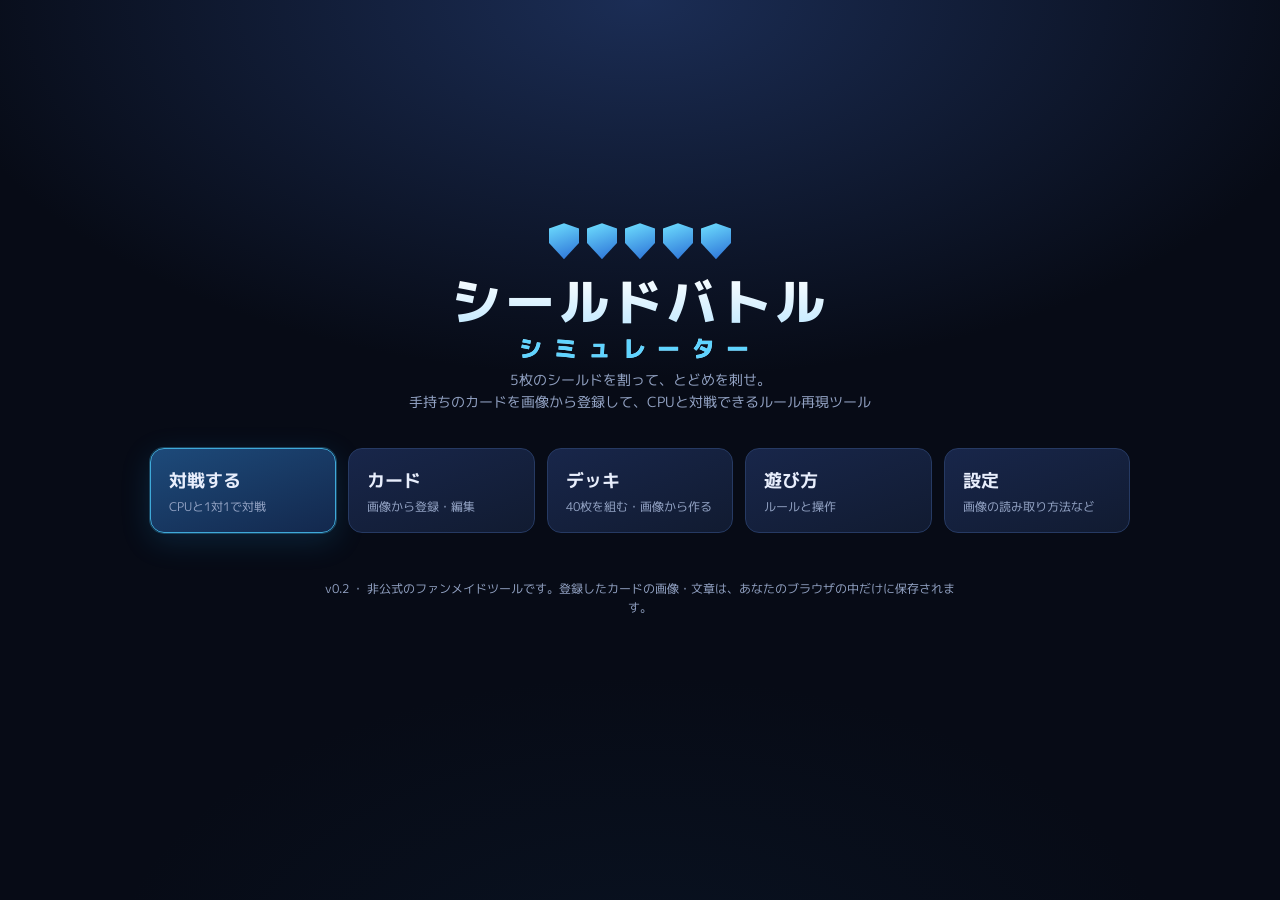
==== commit 1fdcac8c: "シミュレーター v0.2：新しいカードの仕組みに対応 - ツインパクト・タマシード・ハイパー化・ヨビニオン・ガードマン・アタック・チャンス・スマッシュ・バースト・シンカライズ - 「次のうちいずれか1" ====
--- a/simulator/index.html
+++ b/simulator/index.html
@@ -26,7 +26,7 @@
       <button class="menu-card" data-go="help"><b>遊び方</b><small>ルールと操作</small></button>
       <button class="menu-card" data-go="settings"><b>設定</b><small>画像の読み取り方法など</small></button>
     </nav>
-    <p class="home-foot">v0.1 ・ 非公式のファンメイドツールです。登録したカードの画像・文章は、あなたのブラウザの中だけに保存されます。</p>
+    <p class="home-foot">v0.2 ・ 非公式のファンメイドツールです。登録したカードの画像・文章は、あなたのブラウザの中だけに保存されます。</p>
   </div>
 </section>
 
@@ -196,13 +196,15 @@
       <li>光っているカードが、今クリックできるカードです。画面の中央に「今何をするか」が表示されます。</li>
       <li>攻撃は「攻撃するクリーチャー」→「攻撃先（相手のシールド／タップしているクリーチャー）」の順にクリックします。</li>
       <li>マナの支払いは自動です（必要な文明をそろえ、多色カードはなるべく残すように選びます）。</li>
+      <li>ツインパクトは、手札でクリックするとクリーチャー側・呪文側のどちらで使うか選べます。ハイパー化は、メインステップ中にバトルゾーンのクリーチャーをクリックします。</li>
       <li>Enterキーで、光っているボタン（攻撃へ進む・ターン終了など）を押せます。墓地の枚数をクリックすると中身を見られます。</li>
     </ul>
 
     <h3>対応している能力</h3>
     <p>カードの文章は、決まった言い回しを読んで効果に変えています。読めなかった文はカード編集画面に赤く表示され、対戦では動きません（その場合は意味を変えない範囲で言い回しを書き換えてください）。対応している主なもの：</p>
     <ul id="help-examples"></ul>
-    <p class="hint">まだ対応していないもの（今後の課題）：ツインパクト、超次元・GR、コスト軽減、置換効果（〜する代わりに）、相手のターン中の誘発、細かい裁定（効果の解決順の選択など）。</p>
+    <p class="hint">ツインパクト（クリーチャー側と呪文側）、タマシード、ハイパー化、ヨビニオン、ガードマン、アタック・チャンス、スマッシュ・バースト、「ターンの残りをとばす」にも対応しています。<br>
+      まだ対応していないもの（今後の課題）：超次元・GR、コスト軽減、置換効果（〜する代わりに）、細かい裁定（同時に誘発した能力の解決順をプレイヤーが選ぶ、など）。</p>
   </article>
 </section>
 
--- a/simulator/css/sim.css
+++ b/simulator/css/sim.css
@@ -102,6 +102,8 @@
 .card.has-img img { width: 100%; height: 100%; object-fit: cover; display: block; }
 .pw-badge { position: absolute; right: 3cqw; bottom: 3cqw; font-weight: 800; font-size: 14cqw; background: #000c; padding: 0 4cqw; border-radius: 4cqw; }
 .pw-badge.up { color: var(--good); } .pw-badge.down { color: var(--bad); }
+.hyper-badge { position: absolute; right: -4px; top: -7px; background: linear-gradient(90deg, #ff5fd2, #5fd4ff); color: #08101f; font-weight: 800; font-size: 9.5px; letter-spacing: .05em; border-radius: 9px; padding: 0 6px; box-shadow: 0 0 10px #ff5fd2aa; }
+.twin-h { margin: 10px 0 2px; font-size: 13.5px; color: var(--accent2); }
 .under-badge { position: absolute; left: -4px; top: -6px; background: var(--accent2); color: #221500; font-weight: 800; font-size: 11px; border-radius: 9px; padding: 0 6px; box-shadow: 0 1px 3px #000; }
 .card.back { background: linear-gradient(145deg, #23407a, #0f1d3d); padding: calc(var(--cw) * .05); }
 .card .back-face { height: 100%; border-radius: 5cqw; border: 1.5px solid #6fb4ff66;
@@ -145,6 +147,8 @@
 .ed-parse { background: #0b1324; border: 1px solid var(--line); border-radius: 8px; padding: 8px 12px; margin-bottom: 8px; }
 .ed-parse h4 { margin: 2px 0; font-size: 12.5px; color: var(--good); }
 .ed-parse h4.ng { color: var(--bad); }
+.ed-twin-toggle { margin: 4px 0 8px; }
+.ed-twin { border: 1px solid #ffd16655; border-radius: 10px; padding: 10px 12px; margin-bottom: 8px; background: #ffd16608; }
 .ed-help summary { cursor: pointer; color: var(--accent); font-size: 13px; }
 .ed-help ul { font-size: 12.5px; color: var(--muted); padding-left: 18px; }
 .ed-btns { display: flex; gap: 8px; justify-content: flex-end; align-items: center; margin-top: 14px; border-top: 1px solid var(--line); padding-top: 12px; }
@@ -309,6 +313,9 @@
 .modal-btns { display: flex; gap: 8px; justify-content: flex-end; margin-top: 14px; flex-wrap: wrap; }
 .modal-btns:empty { display: none; }
 .result { font-size: 18px; font-weight: 700; } .result.win { color: var(--good); } .result.lose { color: var(--bad); }
+.opt-list { display: flex; flex-direction: column; gap: 8px; margin-top: 10px; }
+.opt-list .btn.opt { text-align: left; white-space: normal; line-height: 1.5; padding: 10px 14px; }
+.battlezone .card.element { outline: 1px dashed #ffffff55; outline-offset: 2px; }
 .picker { display: flex; flex-wrap: wrap; gap: 10px; max-height: 60vh; overflow: auto; padding: 4px; }
 .pick { background: none; border: 2px solid transparent; border-radius: 10px; padding: 4px; cursor: pointer; display: flex; flex-direction: column; align-items: center; gap: 4px; width: 104px; }
 .pick span { font-size: 11px; text-align: center; line-height: 1.3; }
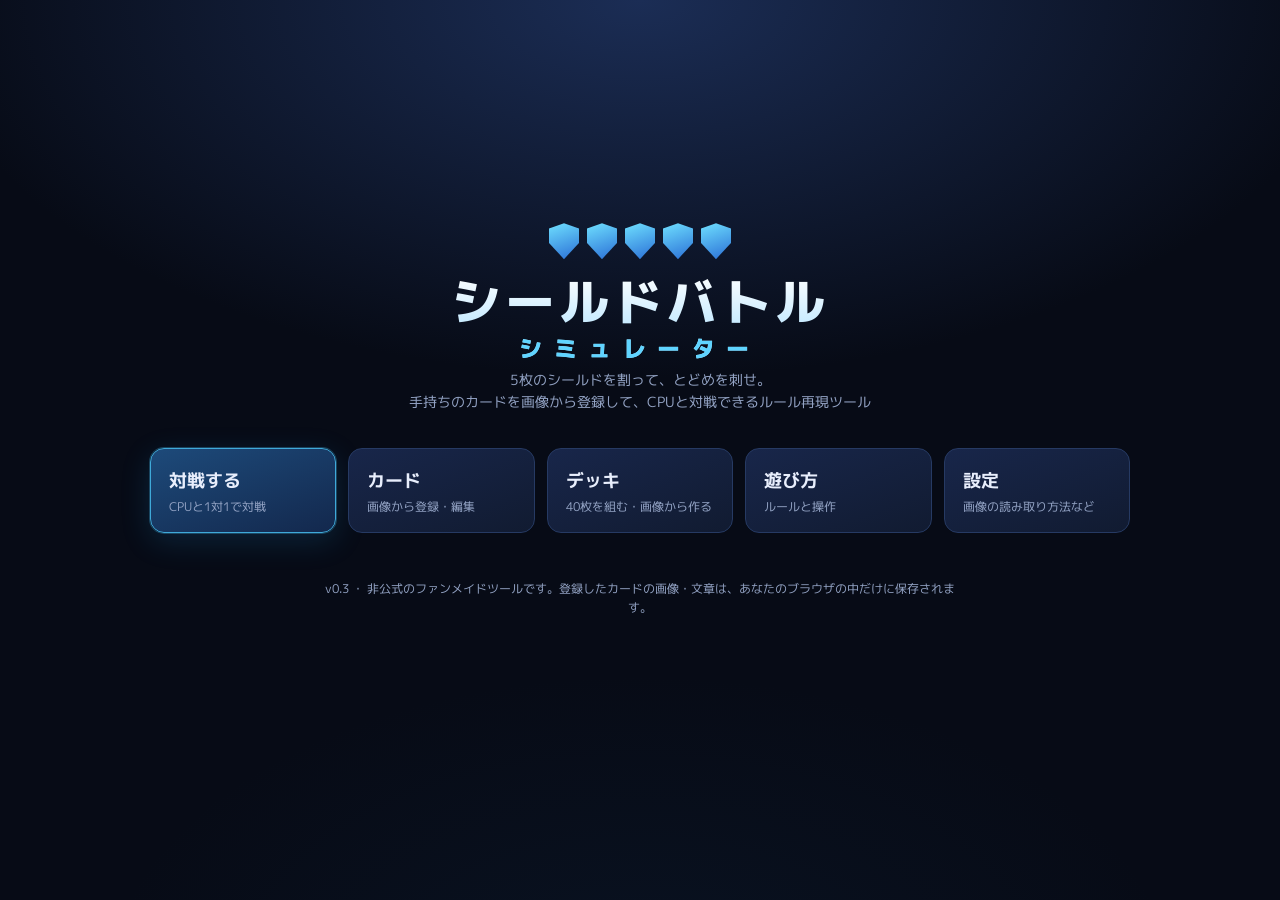
==== commit f916c931: "シミュレーター v0.3：未対応だった仕組みに対応 - 超次元ゾーン（サイキック・クリーチャー、ドラグハートのウエポン装備・フォートレス）とGRゾーン（GR召喚）   デッキの規則（メイン40＋超次元" ====
--- a/simulator/index.html
+++ b/simulator/index.html
@@ -26,7 +26,7 @@
       <button class="menu-card" data-go="help"><b>遊び方</b><small>ルールと操作</small></button>
       <button class="menu-card" data-go="settings"><b>設定</b><small>画像の読み取り方法など</small></button>
     </nav>
-    <p class="home-foot">v0.2 ・ 非公式のファンメイドツールです。登録したカードの画像・文章は、あなたのブラウザの中だけに保存されます。</p>
+    <p class="home-foot">v0.3 ・ 非公式のファンメイドツールです。登録したカードの画像・文章は、あなたのブラウザの中だけに保存されます。</p>
   </div>
 </section>
 
@@ -91,39 +91,63 @@
   </div>
 </section>
 
-<!-- ===== 対戦 ===== -->
+<!-- ===== 対戦 =====
+     16:9 の卓（1600×900）を画面に合わせて拡大縮小する。
+     上が相手、下が自分。手札は右下、マナは四隅の丸いカウンター、ログはふだん隠しておく。 -->
 <section id="screen-battle" class="screen">
-  <div class="bt">
-    <aside class="bt-left">
-      <div class="pinfo op" id="bt-opp-info"></div>
-      <div class="bt-phase" id="bt-phase"></div>
-      <div class="pinfo me" id="bt-my-info"></div>
-      <div class="bt-left-btns">
-        <select id="bt-speed" aria-label="演出の速さ"><option value="1.4">ゆっくり</option><option value="1">ふつう</option><option value="0.5">はやい</option><option value="0.15">とてもはやい</option></select>
-        <button class="btn small danger" id="bt-quit">降参</button>
+  <div class="bt-viewport">
+    <div class="bt-stage" id="bt-stage">
+      <div class="bt-table"></div>
+
+      <!-- 相手 -->
+      <div class="bt-opp-hand" id="bt-opp-hand"></div>
+      <div class="bt-chip op" id="bt-opp-chip"></div>
+      <button class="bt-mana op" id="bt-opp-mana" data-mana="1" aria-label="相手のマナゾーン"></button>
+      <div class="bt-emblem op" id="bt-opp-emblem"></div>
+      <div class="bt-shields op" id="bt-opp-shields"></div>
+      <div class="bt-zone op" id="bt-opp-battle"></div>
+
+      <!-- 中央：今すること -->
+      <div class="bt-prompt" id="bt-prompt"></div>
+
+      <!-- 自分 -->
+      <div class="bt-zone me" id="bt-my-battle"></div>
+      <div class="bt-shields me" id="bt-my-shields"></div>
+      <div class="bt-emblem me" id="bt-my-emblem"></div>
+      <div class="bt-chip me" id="bt-my-chip"></div>
+      <button class="bt-mana me" id="bt-my-mana" data-mana="0" aria-label="自分のマナゾーン"></button>
+      <div class="bt-hand" id="bt-my-hand"></div>
+
+      <!-- 左の小さなボタン（墓地・ログ・メニュー） -->
+      <div class="bt-side">
+        <button class="side-btn" data-grave="1" title="相手の墓地"><span class="ico">墓</span><b id="bt-opp-grave-n">0</b><small>相手の墓地</small></button>
+        <button class="side-btn" id="bt-log-btn" title="ログを表示"><span class="ico">≡</span><small>ログ</small></button>
+        <button class="side-btn" id="bt-menu-btn" title="メニュー"><span class="ico">⚙</span><small>メニュー</small></button>
+        <button class="side-btn" id="bt-extra-btn" title="超次元ゾーン・GRゾーン" hidden><span class="ico">超</span><b id="bt-extra-n">0</b><small>超次元／GR</small></button>
+        <button class="side-btn" data-grave="0" title="自分の墓地"><span class="ico">墓</span><b id="bt-my-grave-n">0</b><small>自分の墓地</small></button>
       </div>
-    </aside>
-    <main class="bt-board">
-      <div class="row hand opp" id="bt-opp-hand"></div>
-      <div class="row res opp">
-        <div class="zone-box shields" id="bt-opp-shields"><div class="zone-title">シールド</div><div class="zone-cards"></div></div>
-        <div class="zone-box mana" id="bt-opp-mana"><div class="zone-title">マナ</div><div class="zone-cards"></div></div>
-      </div>
-      <div class="battlezone opp" id="bt-opp-battle"></div>
-      <div class="bt-mid"><div class="bt-prompt" id="bt-prompt"></div><div class="bt-buttons" id="bt-buttons"></div></div>
-      <div class="battlezone me" id="bt-my-battle"></div>
-      <div class="row res me">
-        <div class="zone-box shields" id="bt-my-shields"><div class="zone-title">シールド</div><div class="zone-cards"></div></div>
-        <div class="zone-box mana" id="bt-my-mana"><div class="zone-title">マナ</div><div class="zone-cards"></div></div>
-      </div>
-      <div class="row hand me" id="bt-my-hand"></div>
+
+      <!-- 右：山札と、大きな行動ボタン -->
+      <div class="bt-deck op" id="bt-opp-deck"></div>
+      <div class="bt-actions" id="bt-buttons"></div>
+      <div class="bt-deck me" id="bt-my-deck"></div>
+
+      <!-- カードの説明（指したカードだけ表示） -->
+      <div class="bt-detail" id="bt-detail"></div>
       <div class="bt-flash" id="bt-flash"></div>
       <div class="bt-casting" id="bt-casting"></div>
-    </main>
-    <aside class="bt-right">
-      <div class="detail" id="bt-detail"></div>
-      <div class="bt-log" id="bt-log" aria-live="polite"></div>
-    </aside>
+
+      <!-- ログ（ふだんは隠す） -->
+      <aside class="bt-log-drawer" id="bt-log-drawer" hidden>
+        <div class="drawer-head"><b>プレイログ</b><button class="btn small ghost" id="bt-log-close">閉じる</button></div>
+        <div class="bt-log" id="bt-log" aria-live="off"></div>
+      </aside>
+      <!-- メニュー -->
+      <div class="bt-menu" id="bt-menu" hidden>
+        <label class="f">演出の速さ<select id="bt-speed" aria-label="演出の速さ"><option value="1.4">ゆっくり</option><option value="1">ふつう</option><option value="0.5">はやい</option><option value="0.15">とてもはやい</option></select></label>
+        <button class="btn danger" id="bt-quit">降参してメニューへ</button>
+      </div>
+    </div>
   </div>
 </section>
 
@@ -166,7 +190,7 @@
     <h3>使い方の流れ</h3>
     <ol>
       <li><b>カードを登録</b>：「カード」→「画像から登録」で、カードの画像を選びます。読み取った名前・文明・コスト・パワー・能力の文章を確認して登録します。</li>
-      <li><b>デッキを作る</b>：「デッキ」で40枚を選ぶか、「画像から作る」でデッキリストの画像を読み取ります（先に、デッキに入るカードを登録しておく必要があります）。</li>
+      <li><b>デッキを作る</b>：「デッキ」で40枚（サイキック・ドラグハートは超次元ゾーンに8枚まで、GRクリーチャーはGRゾーンに12枚）を選ぶか、「画像から作る」でデッキリストの画像を読み取ります（先に、デッキに入るカードを登録しておく必要があります）。</li>
       <li><b>対戦する</b>：「対戦する」でデッキを選んで開始。登録前でも、見本のデッキで遊べます。</li>
     </ol>
 
@@ -197,14 +221,21 @@
       <li>攻撃は「攻撃するクリーチャー」→「攻撃先（相手のシールド／タップしているクリーチャー）」の順にクリックします。</li>
       <li>マナの支払いは自動です（必要な文明をそろえ、多色カードはなるべく残すように選びます）。</li>
       <li>ツインパクトは、手札でクリックするとクリーチャー側・呪文側のどちらで使うか選べます。ハイパー化は、メインステップ中にバトルゾーンのクリーチャーをクリックします。</li>
-      <li>Enterキーで、光っているボタン（攻撃へ進む・ターン終了など）を押せます。墓地の枚数をクリックすると中身を見られます。</li>
+      <li>画面の右にある大きなボタン（攻撃へ進む・ターン終了など）で次へ進みます。Enterキーでも押せます。</li>
+      <li>カードにマウスを乗せる（スマホではタップする）と、そのカードの説明が表示されます。</li>
+      <li>四隅の丸いカウンターは「使えるマナ／マナの枚数」です（外側の色は文明の割合）。クリックするとマナゾーンの一覧を見られます。</li>
+      <li>左の「墓」ボタンで墓地、「ログ」ボタンでプレイログ（ふだんは隠れています）、「メニュー」で演出の速さの変更や降参ができます。</li>
     </ul>
 
     <h3>対応している能力</h3>
     <p>カードの文章は、決まった言い回しを読んで効果に変えています。読めなかった文はカード編集画面に赤く表示され、対戦では動きません（その場合は意味を変えない範囲で言い回しを書き換えてください）。対応している主なもの：</p>
     <ul id="help-examples"></ul>
     <p class="hint">ツインパクト（クリーチャー側と呪文側）、タマシード、ハイパー化、ヨビニオン、ガードマン、アタック・チャンス、スマッシュ・バースト、「ターンの残りをとばす」にも対応しています。<br>
-      まだ対応していないもの（今後の課題）：超次元・GR、コスト軽減、置換効果（〜する代わりに）、細かい裁定（同時に誘発した能力の解決順をプレイヤーが選ぶ、など）。</p>
+      さらに、超次元ゾーン（サイキック・クリーチャー、ドラグハートのウエポン・フォートレス）、GR召喚、コストを減らす・増やす効果（シンパシー・G・ゼロを含む）、
+      「破壊される時、墓地に置くかわりに〜」・セイバー・エスケープ、革命チェンジ・侵略・ニンジャ・ストライク・革命0トリガー・マナ武装、
+      同時に発動した能力の解決順を選ぶことにも対応しています。<br>
+      まだ対応していないもの：サイキック・クリーチャーの覚醒・解除、ドラグハートの龍解、メテオバーンなどの「下のカードを使う」能力、
+      「相手は呪文を唱えられない」のような禁止の効果、その他の個別の裁定。</p>
   </article>
 </section>
 
--- a/simulator/css/sim.css
+++ b/simulator/css/sim.css
@@ -174,6 +174,9 @@
 .deck-head { display: flex; gap: 8px; align-items: center; }
 .deck-head input { flex: 1; min-width: 0; font-size: 15px; font-weight: 700; }
 .deck-total { font-weight: 800; font-size: 15px; white-space: nowrap; }
+.deck-parts { display: flex; gap: 12px; font-size: 12.5px; color: var(--muted); margin-top: 6px; }
+.deck-parts .ng { color: var(--bad); }
+.bt-zone .card.equipped::before { content: '装備'; position: absolute; left: 50%; bottom: -10px; transform: translateX(-50%); font-size: 11px; background: var(--accent2); color: #221500; padding: 0 7px; border-radius: 6px; z-index: 2; }
 .errs { color: #ffb0b0; font-size: 12.5px; padding-left: 18px; margin: 8px 0; }
 .deck-stats { display: flex; gap: 12px; align-items: flex-end; margin: 8px 0; }
 .curve { display: flex; gap: 3px; height: 60px; align-items: flex-end; }
@@ -206,104 +209,169 @@
 .key-row input { flex: 1; min-width: 240px; font-family: ui-monospace, Menlo, monospace; }
 .help li { margin-bottom: 4px; }
 
-/* ═════════ 対戦画面 ═════════ */
+/* ═════════ 対戦画面 ═════════
+ * 1600×900 の卓を画面いっぱいに拡大縮小する（--s は battle-ui.js が計算）。
+ * 上が相手・下が自分。四隅に丸いマナカウンター、右下に手札、右に大きな行動ボタン。 */
 body[data-screen="battle"] { overflow: hidden; }
 #screen-battle.active { display: block; }
-.bt { height: 100vh; display: grid; grid-template-columns: 190px 1fr 290px; gap: 0; }
-.bt-left { display: flex; flex-direction: column; justify-content: space-between; padding: 10px; gap: 10px; background: #0a1120cc; border-right: 1px solid var(--line); }
-.pinfo { background: var(--panel); border: 1px solid var(--line); border-radius: 10px; padding: 8px 10px; }
-.pinfo.op { border-top: 3px solid var(--op); } .pinfo.me { border-bottom: 3px solid var(--me); }
-.pi-name { font-weight: 800; font-size: 15px; display: flex; align-items: center; gap: 6px; }
-.turn-mark { font-style: normal; font-size: 10.5px; background: var(--accent2); color: #221500; border-radius: 4px; padding: 0 5px; }
-.pi-stats { display: grid; grid-template-columns: 1fr 1fr; gap: 2px 8px; font-size: 12px; color: var(--muted); margin-top: 4px; }
-.pi-stats b { color: var(--text); font-size: 14px; }
-.pi-grave { background: none; border: 0; padding: 0; color: var(--muted); text-align: left; cursor: pointer; text-decoration: underline dotted; font-size: 12px; }
-.bt-phase { text-align: center; display: flex; flex-direction: column; gap: 4px; }
-.ph-turn { color: var(--muted); font-size: 12px; letter-spacing: .1em; }
-.ph-name { font-weight: 800; font-size: 15px; padding: 6px; border-radius: 8px; background: #ffffff0a; }
-.ph-name.me { color: var(--me); } .ph-name.op { color: var(--op); }
-.bt-left-btns { display: flex; gap: 6px; }
-.bt-left-btns select { flex: 1; font-size: 12px; padding: 3px; }
-
-.bt-board {
-  position: relative; display: grid; grid-template-rows: 52px 78px 1fr 58px 1fr 78px 148px; padding: 6px 14px; gap: 4px; min-width: 0;
-  background: radial-gradient(ellipse 90% 60% at 50% 50%, #17305a 0%, #0c1830 60%, #08101f 100%);
-}
-.bt-board::before { content: ''; position: absolute; left: 4%; right: 4%; top: 50%; height: 1px; background: linear-gradient(90deg, transparent, #5fd4ff55, transparent); pointer-events: none; }
-.row { display: flex; align-items: center; gap: 6px; min-height: 0; }
-.row.hand.opp { justify-content: center; }
-.row.hand.opp .card { --cw: 34px; margin-left: -14px; }
-.row.hand.opp .card:first-child { margin-left: 0; }
-.row.hand.me { justify-content: center; align-items: flex-end; padding-bottom: 4px; }
-.row.hand.me .card { --cw: 92px; margin-left: -8px; cursor: default; }
-.row.hand.me .card:first-child { margin-left: 0; }
-.row.hand.me .card:hover { transform: translateY(-12px); z-index: 5; }
-.row.res { gap: 14px; }
-.zone-box { position: relative; display: flex; align-items: center; gap: 8px; height: 100%; background: #ffffff06; border: 1px solid #ffffff10; border-radius: 10px; padding: 4px 8px; min-width: 0; }
-.zone-box.shields { flex: 0 0 auto; }
-.zone-box.mana { flex: 1; }
-.zone-title { writing-mode: horizontal-tb; font-size: 11px; color: var(--muted); white-space: nowrap; display: flex; gap: 4px; align-items: center; flex-direction: column; min-width: 54px; }
-.zone-title b { color: var(--text); font-size: 15px; }
-.zone-cards { display: flex; align-items: center; min-width: 0; overflow: hidden; padding: 2px 6px; }
-.shields .zone-cards { gap: 5px; }
-.mana .zone-cards .card { margin-left: -20px; }
-.mana .zone-cards .card:first-child { margin-left: 0; }
-.mana .zone-cards .card.tapped { transform: translateY(7px) rotate(-6deg); filter: brightness(.42) saturate(.5); }
-.zone-empty { color: var(--muted); font-size: 12px; }
-.battlezone { display: flex; align-items: center; justify-content: center; gap: 12px; min-height: 0; padding: 4px; flex-wrap: nowrap; overflow-x: auto; overflow-y: hidden; }
-.battlezone .card { --cw: 84px; }
-.battlezone .card.tapped { transform: rotate(90deg); margin: 0 18px; }
-.battlezone .card.sick::after { content: '召喚酔い'; position: absolute; left: 50%; top: -8px; transform: translateX(-50%); font-size: 10px; background: #2a3a5f; color: var(--muted); padding: 0 6px; border-radius: 6px; white-space: nowrap; }
-.battlezone .card.protected { box-shadow: 0 0 0 2px #b693ff, 0 0 16px #b693ff99; }
-.bt-mid { display: flex; align-items: center; justify-content: center; gap: 14px; z-index: 2; }
-.bt-prompt { font-size: 14px; font-weight: 700; text-align: center; background: #0a1326e6; border: 1px solid var(--line); padding: 7px 14px; border-radius: 99px; max-width: 70%; box-shadow: 0 4px 16px #0008; }
+.bt-viewport { position: fixed; inset: 0; overflow: hidden;
+  background: radial-gradient(ellipse 70% 60% at 50% 50%, #142a52 0%, #0a1430 55%, #050914 100%); }
+.bt-stage { position: absolute; left: 50%; top: 50%; width: 1600px; height: 900px; transform: translate(-50%, -50%) scale(var(--s, 1)); transform-origin: center; }
+.bt-table { position: absolute; left: 190px; right: 190px; top: 30px; bottom: 30px; border-radius: 50% / 46%; pointer-events: none;
+  background: radial-gradient(ellipse at 50% 50%, #1d3c6e 0%, #12264a 55%, #0c1a36 100%);
+  box-shadow: inset 0 0 0 2px #5fd4ff33, inset 0 0 0 10px #0a142a, inset 0 0 0 12px #5fd4ff22, inset 0 0 80px #000a, 0 0 60px #000c; }
+.bt-table::before { content: ''; position: absolute; left: 8%; right: 8%; top: 50%; height: 2px; background: linear-gradient(90deg, transparent, #5fd4ff66, transparent); }
+.bt-table::after { content: ''; position: absolute; left: 50%; top: 50%; width: 120px; height: 120px; transform: translate(-50%, -50%); border-radius: 50%; border: 2px solid #5fd4ff22; }
+
+/* 小さな情報の帯（山札・手札・墓地・シールド） */
+.bt-chip { position: absolute; display: flex; gap: 14px; align-items: center; padding: 6px 18px; border-radius: 99px; background: #08122acc; border: 1px solid #2c4a80; font-size: 15px; color: var(--muted); box-shadow: 0 4px 14px #0008; }
+.bt-chip b { color: var(--text); font-size: 22px; margin-left: 4px; font-variant-numeric: tabular-nums; }
+.bt-chip.op { top: 22px; right: 200px; border-color: #ff7a6b66; }
+.bt-chip.me { bottom: 24px; left: 196px; border-color: #5fd4ff66; padding: 6px 14px; gap: 10px; }
+.bt-chip .turn-mark { font-style: normal; font-size: 12px; background: var(--accent2); color: #221500; border-radius: 5px; padding: 1px 7px; }
+
+/* マナの丸いカウンター（外周の色は文明の割合） */
+.bt-mana { position: absolute; width: 150px; height: 150px; border-radius: 50%; border: 0; cursor: pointer; padding: 0; color: var(--text);
+  background: conic-gradient(var(--ring, #2c4a80 0 100%)); box-shadow: 0 0 0 4px #08122a, 0 6px 22px #000c; }
+.bt-mana::before { content: ''; position: absolute; inset: 14px; border-radius: 50%; background: radial-gradient(circle at 40% 35%, #1f3a6a, #0a1530); box-shadow: inset 0 0 18px #000a; }
+.bt-mana .mn { position: relative; display: flex; flex-direction: column; align-items: center; justify-content: center; height: 100%; line-height: 1; }
+.bt-mana .mn b { font-size: 48px; font-weight: 800; }
+.bt-mana .mn i { font-style: normal; font-size: 17px; color: var(--muted); margin-top: 4px; border-top: 1px solid #ffffff44; padding-top: 4px; min-width: 50px; text-align: center; }
+.bt-mana .mn small { font-size: 11px; color: var(--muted); letter-spacing: .2em; margin-top: 6px; }
+.bt-mana.op { top: 12px; right: 18px; }
+.bt-mana.me { bottom: 12px; left: 18px; }
+.bt-mana:hover { filter: brightness(1.2); }
+.bt-mana.sel-target { box-shadow: 0 0 0 4px var(--sel), 0 0 26px var(--sel); }
+
+/* プレイヤーの紋章（中央の上下） */
+.bt-emblem { position: absolute; left: 50%; transform: translateX(-50%); display: flex; align-items: center; gap: 10px; }
+.bt-emblem.op { top: 16px; }
+.bt-emblem.me { bottom: 14px; left: 640px; }
+.bt-emblem .em { width: 78px; height: 78px; border-radius: 50%; display: grid; place-items: center; font-weight: 800; font-size: 20px; letter-spacing: .05em;
+  background: radial-gradient(circle at 35% 30%, #2a4f8f, #0b1734); border: 3px solid var(--c); box-shadow: 0 0 0 4px #08122a, 0 6px 20px #000a; }
+.bt-emblem.op .em { --c: var(--op); }
+.bt-emblem.me .em { --c: var(--me); }
+.bt-emblem.active .em { box-shadow: 0 0 0 4px #08122a, 0 0 26px var(--c), 0 0 60px var(--c); animation: emPulse 2s ease-in-out infinite; }
+@keyframes emPulse { 50% { box-shadow: 0 0 0 4px #08122a, 0 0 14px var(--c), 0 0 30px var(--c); } }
+.bt-emblem .em-info { display: flex; flex-direction: column; font-size: 13px; color: var(--muted); }
+.bt-emblem .em-info b { color: var(--text); font-size: 16px; }
+.bt-emblem .phase { color: var(--accent2); font-weight: 700; }
+
+/* シールド（紋章の前に並ぶ） */
+.bt-shields { position: absolute; left: 50%; transform: translateX(-50%); display: flex; gap: 8px; align-items: center; justify-content: center; min-height: 92px; padding: 4px 12px; border-radius: 14px; }
+.bt-shields.op { top: 104px; }
+.bt-shields.me { bottom: 104px; left: 640px; }
+.bt-shields .card { --cw: 62px; }
+.bt-shields .card.back { background: linear-gradient(145deg, #3aa6e8, #1a4f9c); }
+.bt-shields .card .back-face { background: radial-gradient(circle at 50% 45%, #ffffff55 0 14%, transparent 15%), repeating-linear-gradient(135deg, #ffffff12 0 5px, transparent 5px 11px), linear-gradient(160deg, #2b7fd0, #143a78); border-color: #bfe8ff88; }
+.bt-shields.sel-target { box-shadow: 0 0 0 2px var(--op), 0 0 24px #ff7a6b99; cursor: pointer; animation: selPulse 1.4s ease-in-out infinite; }
+.bt-shields .empty { color: var(--muted); font-size: 14px; }
+
+/* バトルゾーン */
+.bt-zone { position: absolute; left: 250px; right: 250px; height: 182px; display: flex; align-items: center; justify-content: center; gap: 14px; }
+.bt-zone.op { top: 210px; }
+.bt-zone.me { top: 470px; }
+.bt-zone .card { --cw: 116px; }
+.bt-zone .card.tapped { transform: rotate(90deg) scale(.92); margin: 0 18px; }
+.bt-zone .card.sick::after { content: '召喚酔い'; position: absolute; left: 50%; top: -10px; transform: translateX(-50%); font-size: 11px; background: #2a3a5f; color: var(--muted); padding: 0 7px; border-radius: 6px; white-space: nowrap; }
+.bt-zone .card.protected { box-shadow: 0 0 0 2px #b693ff, 0 0 16px #b693ff99; }
+.bt-zone .card.element { outline: 2px dashed #ffffff66; outline-offset: 3px; }
+
+/* 今することの案内 */
+.bt-prompt { position: absolute; left: 50%; top: 404px; transform: translateX(-50%); z-index: 4; max-width: 880px; text-align: center; font-size: 17px; font-weight: 700;
+  background: #08122ae6; border: 1px solid #2c4a80; padding: 8px 22px; border-radius: 99px; box-shadow: 0 4px 16px #0009; white-space: nowrap; overflow: hidden; text-overflow: ellipsis; }
 .bt-prompt:empty { display: none; }
-.bt-buttons { display: flex; gap: 8px; }
+.bt-prompt.op { border-color: #ff7a6b66; color: #ffc4bc; }
+
+/* 手札（右下に扇形に並べる） */
+.bt-hand { position: absolute; right: 196px; bottom: -30px; width: 600px; height: 250px; display: flex; justify-content: flex-end; align-items: flex-end; z-index: 6; }
+.bt-hand .card { --cw: 132px; margin-left: -46px; transform-origin: 50% 120%; transform: rotate(calc((var(--i) - var(--mid)) * 3deg)); transition: transform .18s ease, filter .2s; }
+.bt-hand .card:first-child { margin-left: 0; }
+.bt-hand .card:hover, .bt-hand .card.picked { transform: translateY(-58px) scale(1.12); z-index: 10; }
+.bt-hand .card.dim { filter: brightness(.55) saturate(.6); }
+
+/* 相手の手札（左上） */
+.bt-opp-hand { position: absolute; left: 110px; top: -18px; display: flex; }
+.bt-opp-hand .card { --cw: 58px; margin-left: -26px; transform: rotate(180deg); }
+.bt-opp-hand .card:first-child { margin-left: 0; }
+
+/* 山札 */
+.bt-deck { position: absolute; right: 34px; width: 92px; height: 128px; border-radius: 9px; display: grid; place-items: center;
+  background: linear-gradient(145deg, #23407a, #0f1d3d); box-shadow: 3px 3px 0 #0b1734, 6px 6px 0 #0a142d, 9px 9px 14px #000a; border: 1px solid #6fb4ff55; }
+.bt-deck b { font-size: 26px; }
+.bt-deck small { display: block; font-size: 11px; color: var(--muted); text-align: center; }
+.bt-deck.op { top: 196px; }
+.bt-deck.me { top: 586px; }
+
+/* 右の大きな行動ボタン */
+.bt-actions { position: absolute; right: 18px; top: 344px; width: 168px; display: flex; flex-direction: column; gap: 10px; z-index: 7; }
+.bt-actions .btn { width: 100%; padding: 10px 8px; font-size: 15px; border-radius: 14px; white-space: normal; line-height: 1.3; }
+.bt-actions .btn.primary { min-height: 92px; font-size: 21px; font-weight: 800; letter-spacing: .04em; border-radius: 22px;
+  background: radial-gradient(circle at 50% 30%, #7fe6ff, #1f86c9 70%); box-shadow: 0 0 0 3px #08122a, 0 0 0 5px #5fd4ff88, 0 8px 26px #1f86c966; }
+.bt-actions .btn.primary:not(:disabled) { animation: btnGlow 2.2s ease-in-out infinite; }
+@keyframes btnGlow { 50% { box-shadow: 0 0 0 3px #08122a, 0 0 0 5px #5fd4ffdd, 0 8px 36px #5fd4ff99; } }
+
+/* 左の小さなボタン */
+.bt-side { position: absolute; left: 18px; top: 196px; display: flex; flex-direction: column; gap: 14px; }
+.side-btn { width: 84px; padding: 8px 4px; border-radius: 16px; border: 1px solid #2c4a80; background: #0b1630d9; color: var(--text); cursor: pointer; display: flex; flex-direction: column; align-items: center; gap: 2px; box-shadow: 0 4px 12px #0008; }
+.side-btn:hover { border-color: var(--accent); }
+.side-btn .ico { font-size: 20px; line-height: 1; font-weight: 800; color: var(--accent); }
+.side-btn b { font-size: 18px; }
+.side-btn small { font-size: 10.5px; color: var(--muted); }
+
+/* カードの説明（指している時だけ） */
+.bt-detail { position: absolute; top: 120px; right: 200px; width: 560px; z-index: 20; padding: 14px; border-radius: 14px; background: #0b1630f2; border: 1px solid #3d64a8; box-shadow: 0 12px 40px #000c;
+  display: none; pointer-events: none; }
+.bt-detail.show { display: flex; animation: fadeIn .12s; }
+.bt-detail.low { top: auto; bottom: 120px; right: auto; left: 120px; }
+.bt-detail .detail-card .card { --cw: 150px; }
+.bt-detail .detail-info { font-size: 14px; }
+
+/* ログ（ボタンで開く） */
+.bt-log-drawer { position: absolute; top: 0; bottom: 0; right: 0; width: 440px; z-index: 30; background: #08122af5; border-left: 1px solid #2c4a80; box-shadow: -10px 0 40px #000c; display: flex; flex-direction: column; }
+.bt-log-drawer[hidden] { display: none; }
+.drawer-head { display: flex; justify-content: space-between; align-items: center; padding: 12px 14px; border-bottom: 1px solid #2c4a80; font-size: 16px; }
+.bt-log { flex: 1; overflow-y: auto; padding: 10px 14px; font-size: 14px; line-height: 1.55; }
+.log-line { padding: 1px 0; color: var(--muted); }
+.log-line.me { color: #b6e9ff; } .log-line.op { color: #ffc4bc; }
+.log-line.turn { color: var(--text); font-weight: 700; margin-top: 8px; }
+.bt-menu { position: absolute; left: 116px; top: 330px; z-index: 30; width: 260px; padding: 14px; border-radius: 14px; background: #0b1630f5; border: 1px solid #3d64a8; box-shadow: 0 12px 40px #000c; display: flex; flex-direction: column; gap: 10px; }
+.bt-menu[hidden] { display: none; }
 
 /* 選べるカード・選んだカード */
-.card.sel { cursor: pointer; box-shadow: 0 0 0 2px var(--sel), 0 0 16px #59f3ffaa; animation: selPulse 1.4s ease-in-out infinite; }
+.card.sel { cursor: pointer; box-shadow: 0 0 0 3px var(--sel), 0 0 18px #59f3ffaa; animation: selPulse 1.4s ease-in-out infinite; }
 .card.sel:hover { filter: brightness(1.15); }
-@keyframes selPulse { 50% { box-shadow: 0 0 0 2px var(--sel), 0 0 26px #59f3ffdd; } }
-.card.picked { box-shadow: 0 0 0 3px var(--pick), 0 0 22px #ffd166cc !important; animation: none; }
-.battlezone .card.picked:not(.tapped) { transform: translateY(-8px); }
-.row.hand.me .card.dim { filter: brightness(.55) saturate(.6); }
-.zone-box.sel-target { border-color: var(--op); box-shadow: 0 0 0 2px var(--op), 0 0 20px #ff7a6b88; cursor: pointer; animation: selPulse 1.4s ease-in-out infinite; }
+@keyframes selPulse { 50% { box-shadow: 0 0 0 3px var(--sel), 0 0 30px #59f3ffdd; } }
+.card.picked { box-shadow: 0 0 0 4px var(--pick), 0 0 24px #ffd166cc !important; animation: none; }
+.bt-zone .card.picked:not(.tapped) { transform: translateY(-10px); }
 
 /* 演出 */
 .fx-in { animation: fxIn .5s cubic-bezier(.2, 1.4, .4, 1); }
 @keyframes fxIn { from { transform: scale(.4) translateY(30px); opacity: 0; filter: brightness(2.5); } }
 .fx-attack { animation: fxAttack .55s ease-out; z-index: 6; }
-@keyframes fxAttack { 40% { translate: 0 -22px; box-shadow: 0 0 0 3px var(--op), 0 0 30px var(--op); } }
-.battlezone.opp .fx-attack { animation-name: fxAttackDown; }
-@keyframes fxAttackDown { 40% { translate: 0 22px; box-shadow: 0 0 0 3px var(--op), 0 0 30px var(--op); } }
+@keyframes fxAttack { 40% { translate: 0 -26px; box-shadow: 0 0 0 3px var(--op), 0 0 30px var(--op); } }
+.bt-zone.op .fx-attack { animation-name: fxAttackDown; }
+@keyframes fxAttackDown { 40% { translate: 0 26px; box-shadow: 0 0 0 3px var(--op), 0 0 30px var(--op); } }
 .fx-target { animation: fxTarget .6s ease-out; }
 @keyframes fxTarget { 30%, 70% { box-shadow: 0 0 0 3px var(--op), 0 0 30px var(--op); } }
 .fx-clash { animation: fxClash .5s ease-in-out; }
-@keyframes fxClash { 20% { translate: -5px 0; } 40% { translate: 5px 0; } 60% { translate: -4px 0; } 80% { translate: 3px 0; } }
+@keyframes fxClash { 20% { translate: -6px 0; } 40% { translate: 6px 0; } 60% { translate: -4px 0; } 80% { translate: 3px 0; } }
 .fx-destroy { animation: fxDestroy .45s ease-in forwards; }
 @keyframes fxDestroy { to { opacity: 0; filter: grayscale(1) brightness(2); scale: .7; } }
 .fx-trigger { animation: fxTrigger .5s ease-out; }
 @keyframes fxTrigger { 40% { box-shadow: 0 0 0 3px var(--accent2), 0 0 30px var(--accent2); filter: brightness(1.4); } }
 .fx-block { animation: fxBlock .45s ease-out; }
 @keyframes fxBlock { 40% { box-shadow: 0 0 0 3px var(--me), 0 0 30px var(--me); } }
-.bt-flash { position: absolute; left: 50%; top: 50%; transform: translate(-50%, -50%) scale(.8); font-size: 40px; font-weight: 800; letter-spacing: .1em; pointer-events: none; opacity: 0; z-index: 20;
-  text-shadow: 0 0 20px #000, 0 2px 0 #000; white-space: nowrap; }
+.bt-flash { position: absolute; left: 50%; top: 50%; transform: translate(-50%, -50%) scale(.8); font-size: 64px; font-weight: 800; letter-spacing: .1em; pointer-events: none; opacity: 0; z-index: 25;
+  text-shadow: 0 0 24px #000, 0 3px 0 #000; white-space: nowrap; }
 .bt-flash.show { animation: flashIn .9s ease-out forwards; }
-.bt-flash.me { color: var(--me); } .bt-flash.op { color: var(--op); } .bt-flash.break { color: #fff; text-shadow: 0 0 24px var(--op), 0 0 4px #000; } .bt-flash.trigger { color: var(--accent2); }
+.bt-flash.me { color: var(--me); } .bt-flash.op { color: var(--op); } .bt-flash.break { color: #fff; text-shadow: 0 0 28px var(--op), 0 0 4px #000; } .bt-flash.trigger { color: var(--accent2); }
 @keyframes flashIn { 0% { opacity: 0; transform: translate(-50%, -50%) scale(1.6); } 20% { opacity: 1; transform: translate(-50%, -50%) scale(1); } 75% { opacity: 1; } 100% { opacity: 0; transform: translate(-50%, -50%) scale(.95); } }
-.bt-casting { position: absolute; right: 20px; top: 50%; transform: translateY(-50%); pointer-events: none; opacity: 0; transition: opacity .2s; z-index: 15; text-align: center; }
+.bt-casting { position: absolute; right: 230px; top: 50%; transform: translateY(-50%); pointer-events: none; opacity: 0; transition: opacity .2s; z-index: 15; text-align: center; }
 .bt-casting.show { opacity: 1; animation: castIn .35s ease-out; }
-.bt-casting .card { --cw: 150px; box-shadow: 0 0 0 2px var(--accent2), 0 0 40px #ffd16677; }
-.casting-label { font-weight: 800; color: var(--accent2); margin-bottom: 6px; text-shadow: 0 2px 6px #000; }
+.bt-casting .card { --cw: 190px; box-shadow: 0 0 0 3px var(--accent2), 0 0 44px #ffd16677; }
+.casting-label { font-weight: 800; font-size: 18px; color: var(--accent2); margin-bottom: 8px; text-shadow: 0 2px 6px #000; }
 @keyframes castIn { from { transform: translateY(-50%) scale(.6); opacity: 0; } }
-
-.bt-right { display: flex; flex-direction: column; border-left: 1px solid var(--line); background: #0a1120cc; min-height: 0; }
-.bt-right .detail { flex-direction: column; padding: 10px; border-bottom: 1px solid var(--line); min-height: 250px; max-height: 58%; overflow: auto; }
-.bt-right .detail-card .card { --cw: 130px; }
-.bt-log { flex: 1; overflow-y: auto; padding: 8px 10px; font-size: 12px; line-height: 1.5; }
-.log-line { padding: 1px 0; color: var(--muted); }
-.log-line.me { color: #b6e9ff; } .log-line.op { color: #ffc4bc; }
-.log-line.turn { color: var(--text); font-weight: 700; margin-top: 6px; }
 
 /* ═════════ ダイアログ・お知らせ ═════════ */
 .modal-wrap { position: fixed; inset: 0; background: #02050ccc; display: grid; place-items: center; z-index: 100; padding: 16px; animation: fadeIn .15s; }
@@ -315,7 +383,7 @@
 .result { font-size: 18px; font-weight: 700; } .result.win { color: var(--good); } .result.lose { color: var(--bad); }
 .opt-list { display: flex; flex-direction: column; gap: 8px; margin-top: 10px; }
 .opt-list .btn.opt { text-align: left; white-space: normal; line-height: 1.5; padding: 10px 14px; }
-.battlezone .card.element { outline: 1px dashed #ffffff55; outline-offset: 2px; }
+.pick.tapped-mana .card { filter: brightness(.5); }
 .picker { display: flex; flex-wrap: wrap; gap: 10px; max-height: 60vh; overflow: auto; padding: 4px; }
 .pick { background: none; border: 2px solid transparent; border-radius: 10px; padding: 4px; cursor: pointer; display: flex; flex-direction: column; align-items: center; gap: 4px; width: 104px; }
 .pick span { font-size: 11px; text-align: center; line-height: 1.3; }
@@ -333,23 +401,13 @@
 
 /* ═════════ 狭い画面 ═════════ */
 @media (max-width: 1180px) {
-  .bt { grid-template-columns: 170px 1fr; }
-  .bt-right { display: none; }
   .deck-layout { grid-template-columns: 1fr; }
 }
 @media (max-width: 760px) {
   .page { padding: 12px 16px 60px; }
   .editor { grid-template-columns: 1fr; }
   .ed-img { width: 100%; }
-  .bt { grid-template-columns: 1fr; grid-template-rows: auto 1fr; }
-  .bt-left { flex-direction: row; flex-wrap: wrap; border-right: 0; border-bottom: 1px solid var(--line); padding: 6px; }
-  .bt-left .pinfo { flex: 1; min-width: 140px; padding: 4px 8px; }
-  .bt-board { grid-template-rows: 30px 64px 1fr 54px 1fr 64px 120px; padding: 4px 6px; }
-  .battlezone .card { --cw: 58px; }
-  .row.hand.me .card { --cw: 66px; }
-  .bt-prompt { font-size: 12px; max-width: 100%; }
-  .bt-mid { flex-direction: column; gap: 4px; }
-  .detail { flex-direction: column; }
+  .modal .detail { flex-direction: column; }
 }
 @media (prefers-reduced-motion: reduce) {
   *, *::before, *::after { animation-duration: .01ms !important; transition-duration: .01ms !important; }
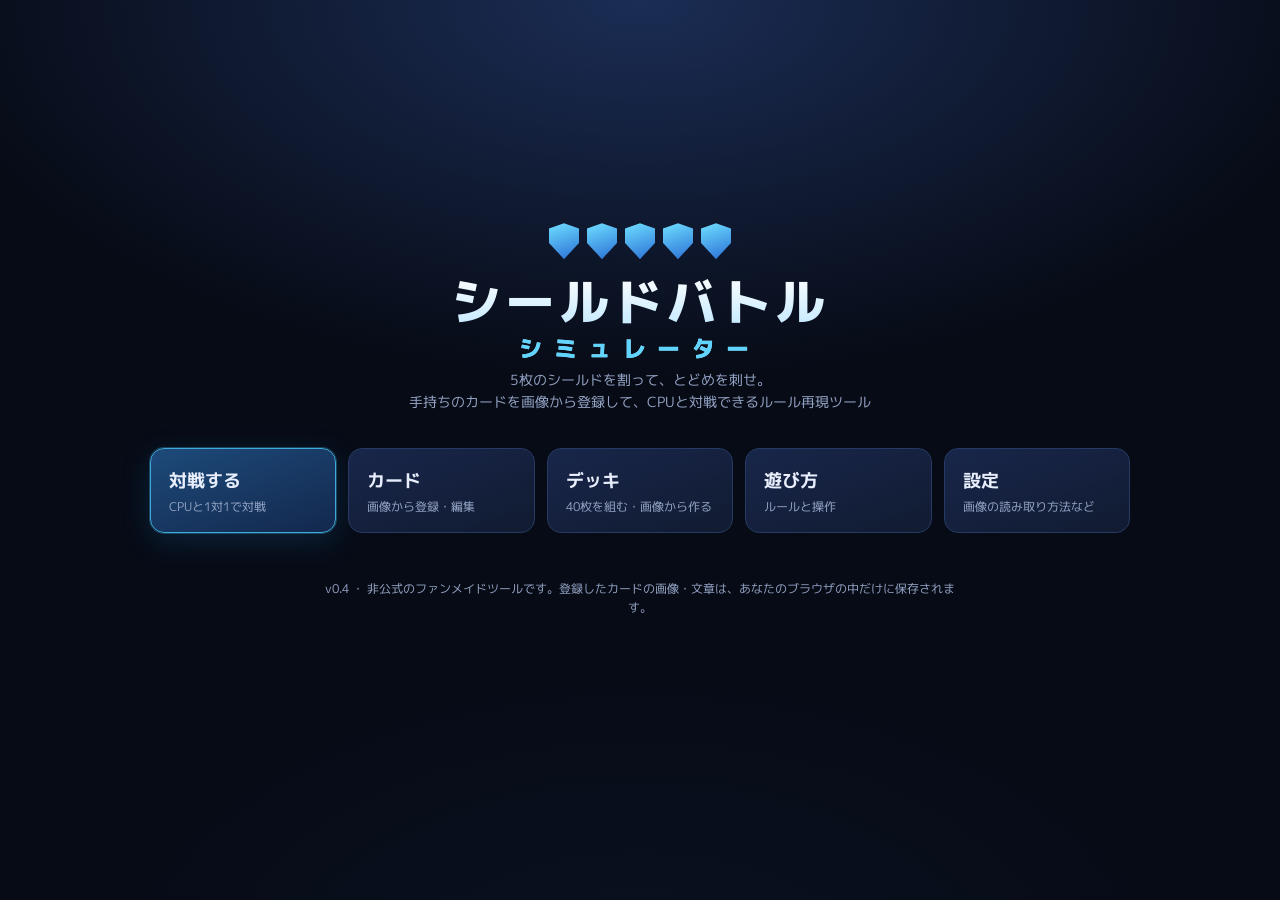
==== commit 093eb6d2: "シミュレーター v0.4：エンジェル・コマンドのデッキで使う仕組みに対応 - NEO進化、超魂レイド、超魂X - ダブル・シンパシー（エレメントを数える）、条件つきの別のコスト、各ターンに一度のコスト" ====
--- a/simulator/index.html
+++ b/simulator/index.html
@@ -26,7 +26,7 @@
       <button class="menu-card" data-go="help"><b>遊び方</b><small>ルールと操作</small></button>
       <button class="menu-card" data-go="settings"><b>設定</b><small>画像の読み取り方法など</small></button>
     </nav>
-    <p class="home-foot">v0.3 ・ 非公式のファンメイドツールです。登録したカードの画像・文章は、あなたのブラウザの中だけに保存されます。</p>
+    <p class="home-foot">v0.4 ・ 非公式のファンメイドツールです。登録したカードの画像・文章は、あなたのブラウザの中だけに保存されます。</p>
   </div>
 </section>
 
@@ -233,9 +233,11 @@
     <p class="hint">ツインパクト（クリーチャー側と呪文側）、タマシード、ハイパー化、ヨビニオン、ガードマン、アタック・チャンス、スマッシュ・バースト、「ターンの残りをとばす」にも対応しています。<br>
       さらに、超次元ゾーン（サイキック・クリーチャー、ドラグハートのウエポン・フォートレス）、GR召喚、コストを減らす・増やす効果（シンパシー・G・ゼロを含む）、
       「破壊される時、墓地に置くかわりに〜」・セイバー・エスケープ、革命チェンジ・侵略・ニンジャ・ストライク・革命0トリガー・マナ武装、
-      同時に発動した能力の解決順を選ぶことにも対応しています。<br>
+      同時に発動した能力の解決順を選ぶこと、NEO進化・超魂レイド・超魂X、ダブル・シンパシー、条件つきの別のコスト、各ターンに一度のコスト軽減、
+      マナゾーンからの召喚、「相手は（光ではない）呪文を唱えられない」「各ターン合計N回まで」、パワード・ブレイカー、チャージャー、
+      「離れるかわりにとどまる」、「クリーチャーが出た時」、シールド化、「同名は2つ以上出せない」にも対応しています。<br>
       まだ対応していないもの：サイキック・クリーチャーの覚醒・解除、ドラグハートの龍解、メテオバーンなどの「下のカードを使う」能力、
-      「相手は呪文を唱えられない」のような禁止の効果、その他の個別の裁定。</p>
+      その他の個別の裁定。</p>
   </article>
 </section>
 
--- a/simulator/css/sim.css
+++ b/simulator/css/sim.css
@@ -11,6 +11,7 @@
   color-scheme: dark;
 }
 * { box-sizing: border-box; }
+[hidden] { display: none !important; }
 html, body { margin: 0; min-height: 100%; }
 body {
   font-family: var(--font); color: var(--text); background: var(--bg0); font-size: 14px; line-height: 1.6;
